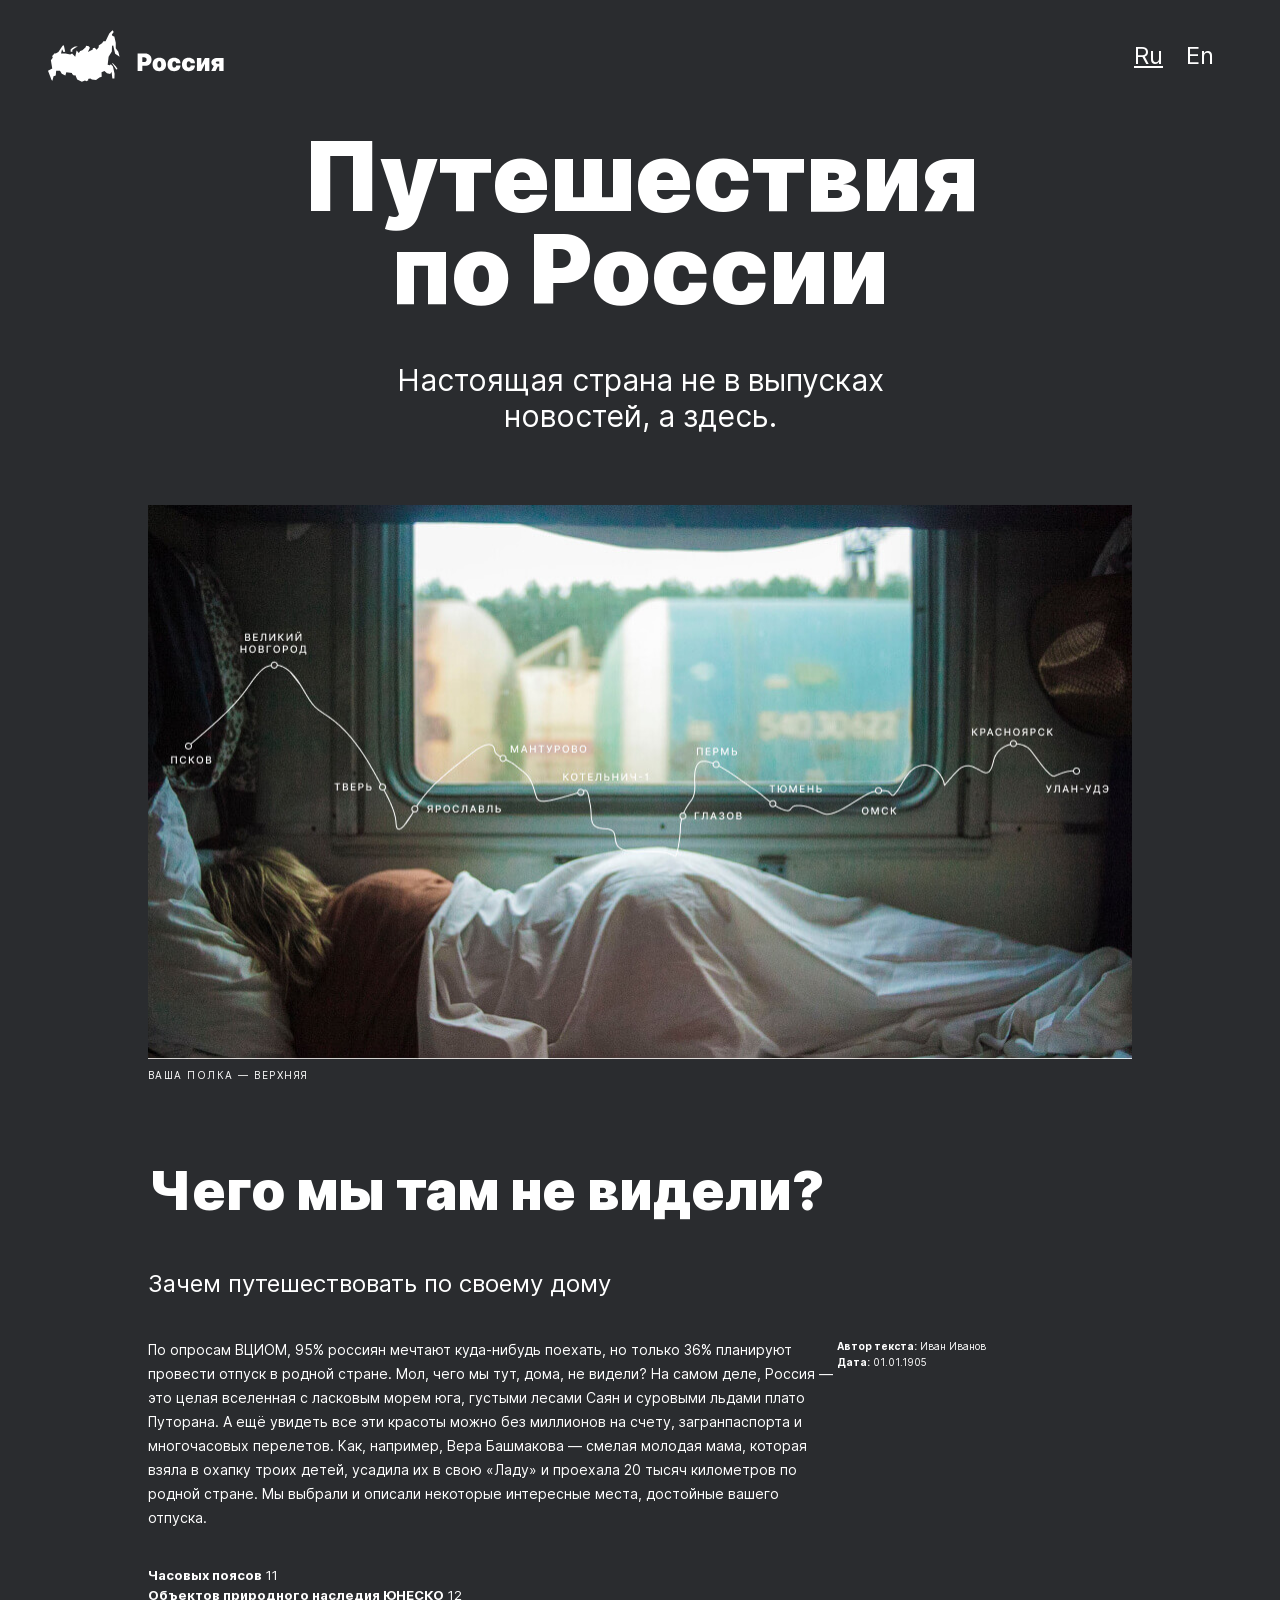
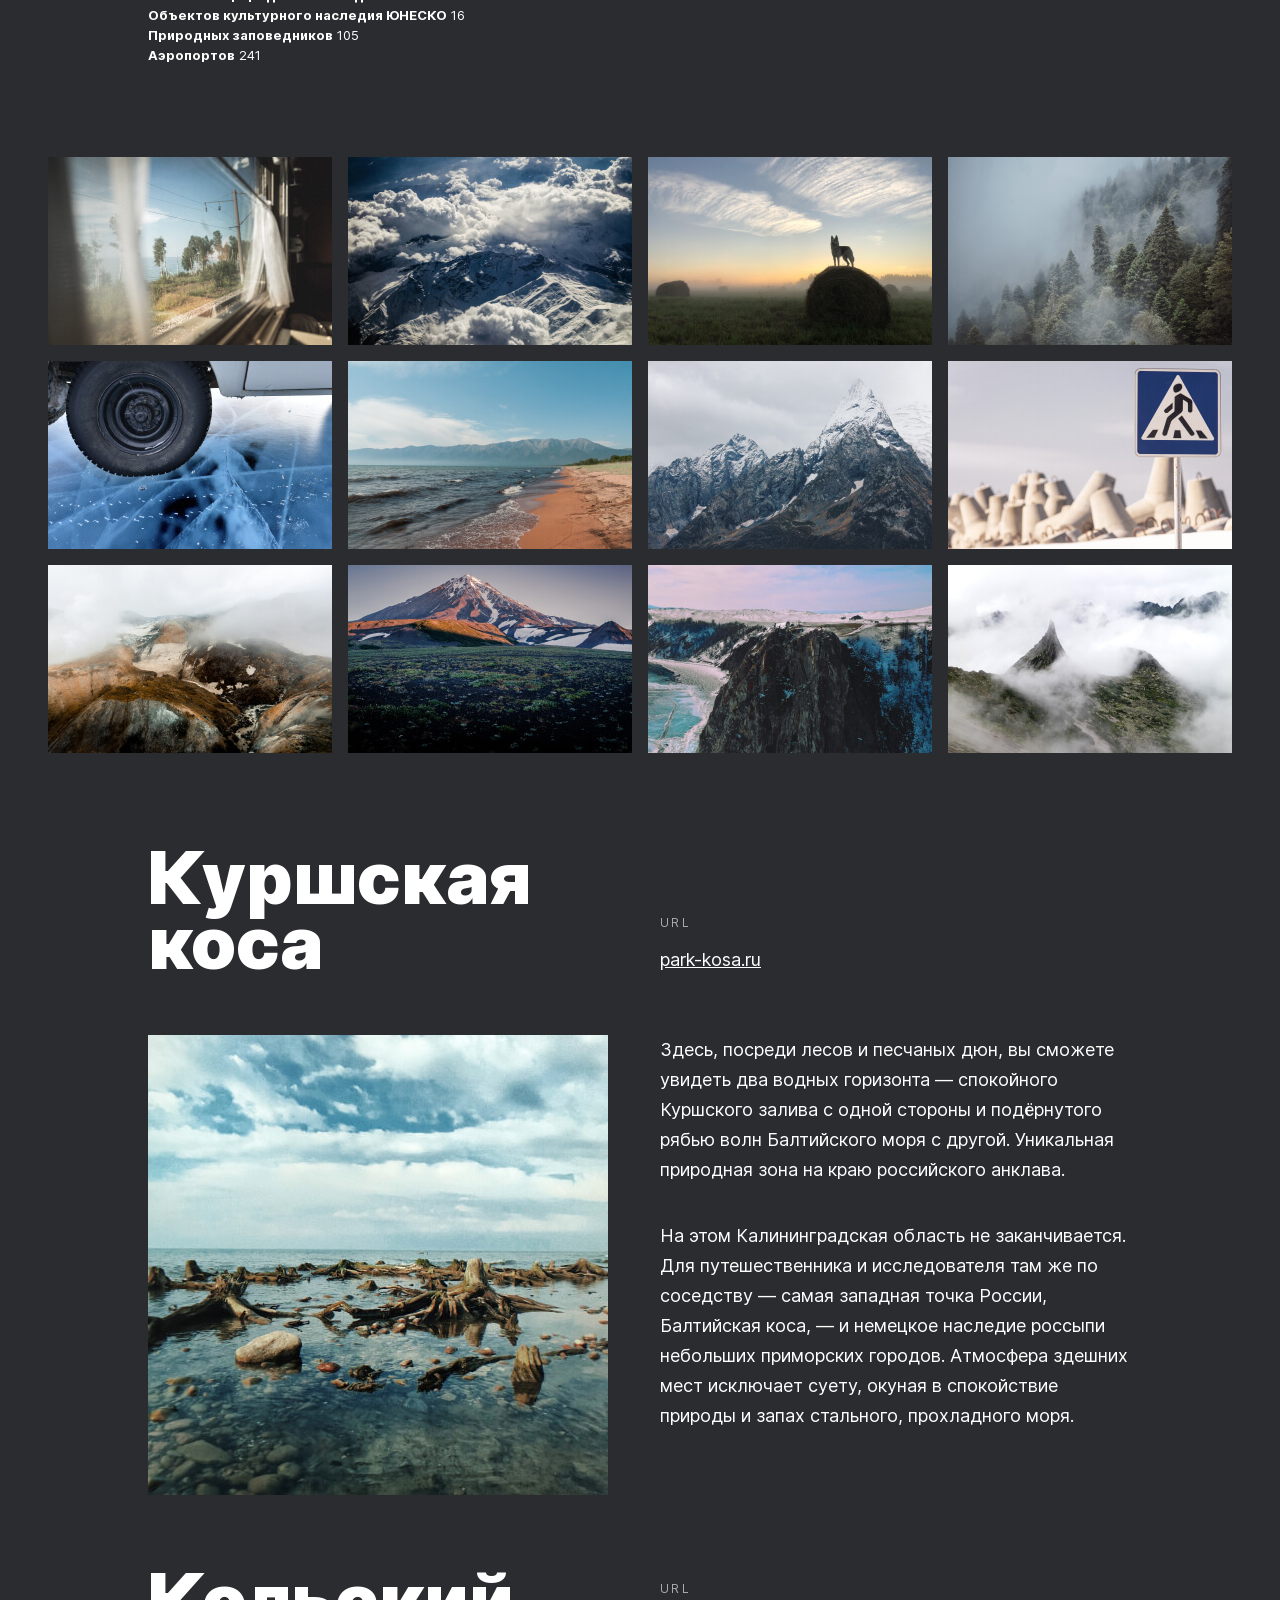
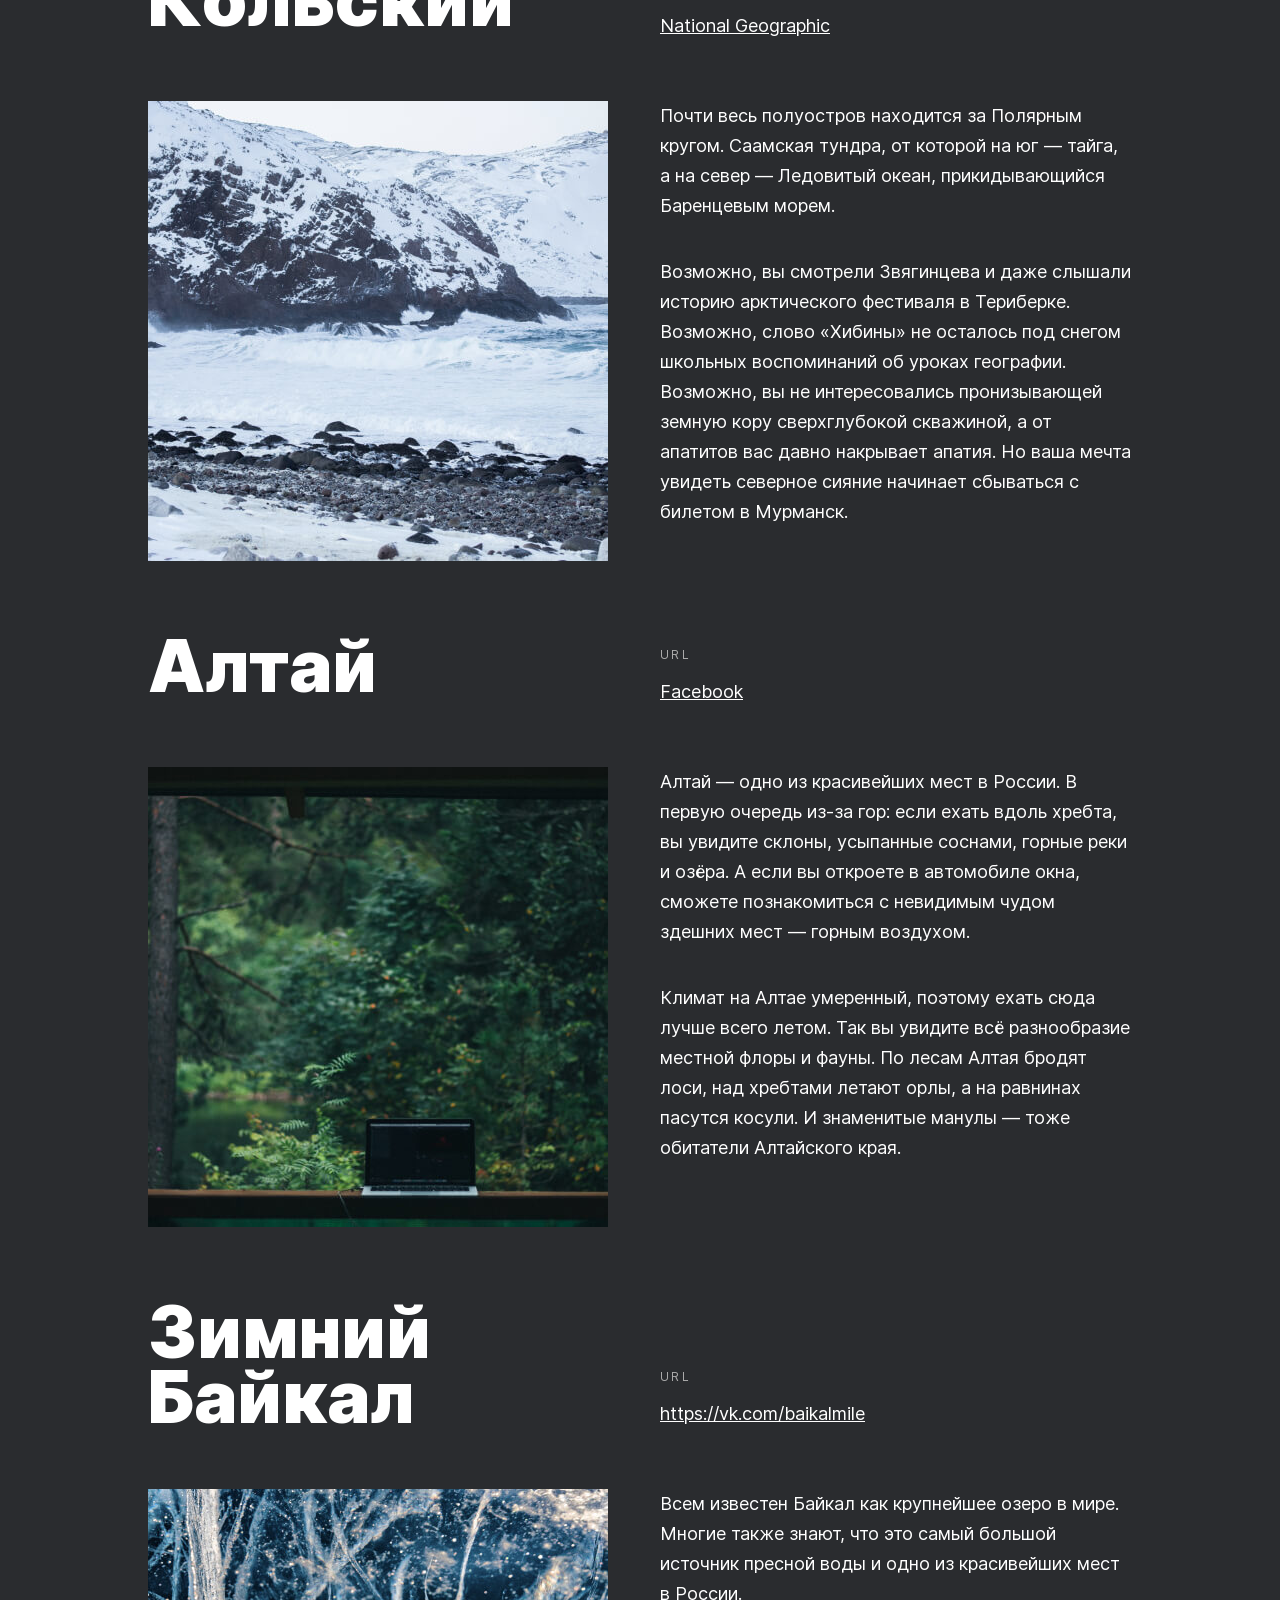
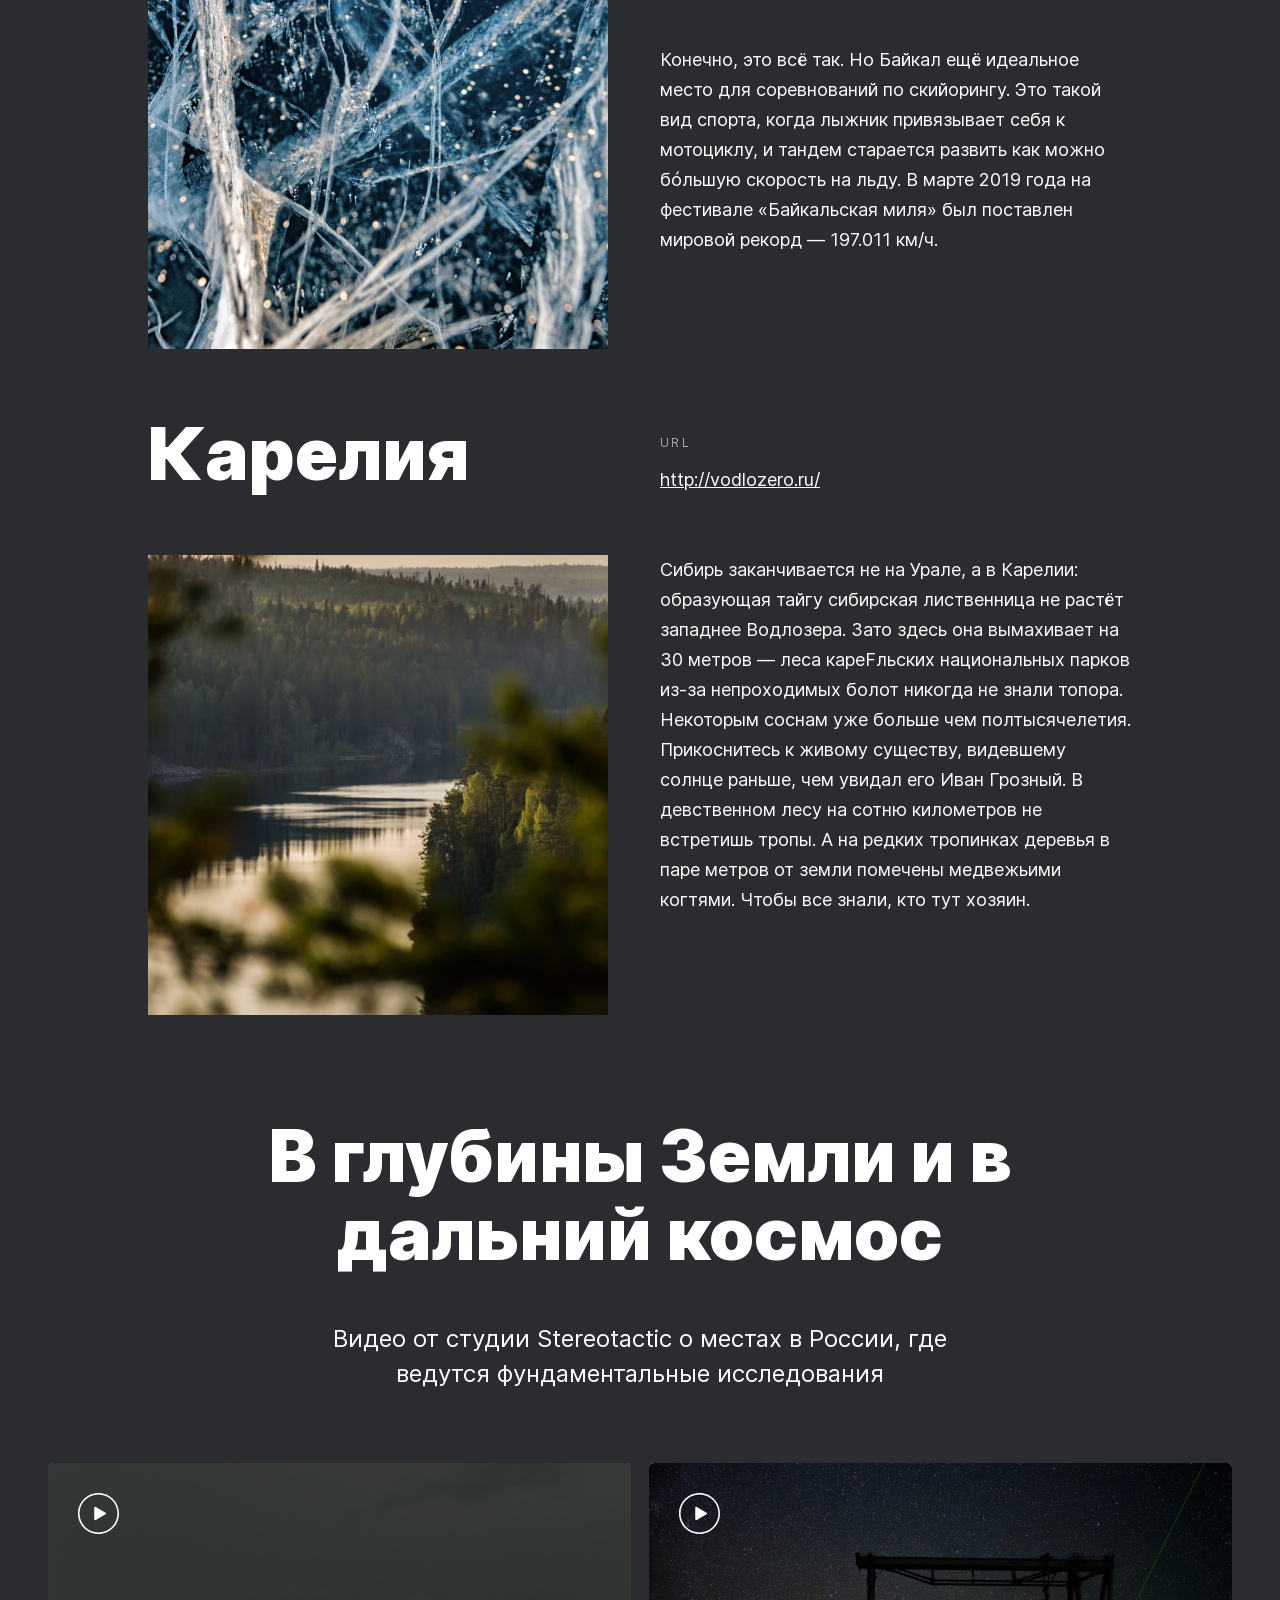
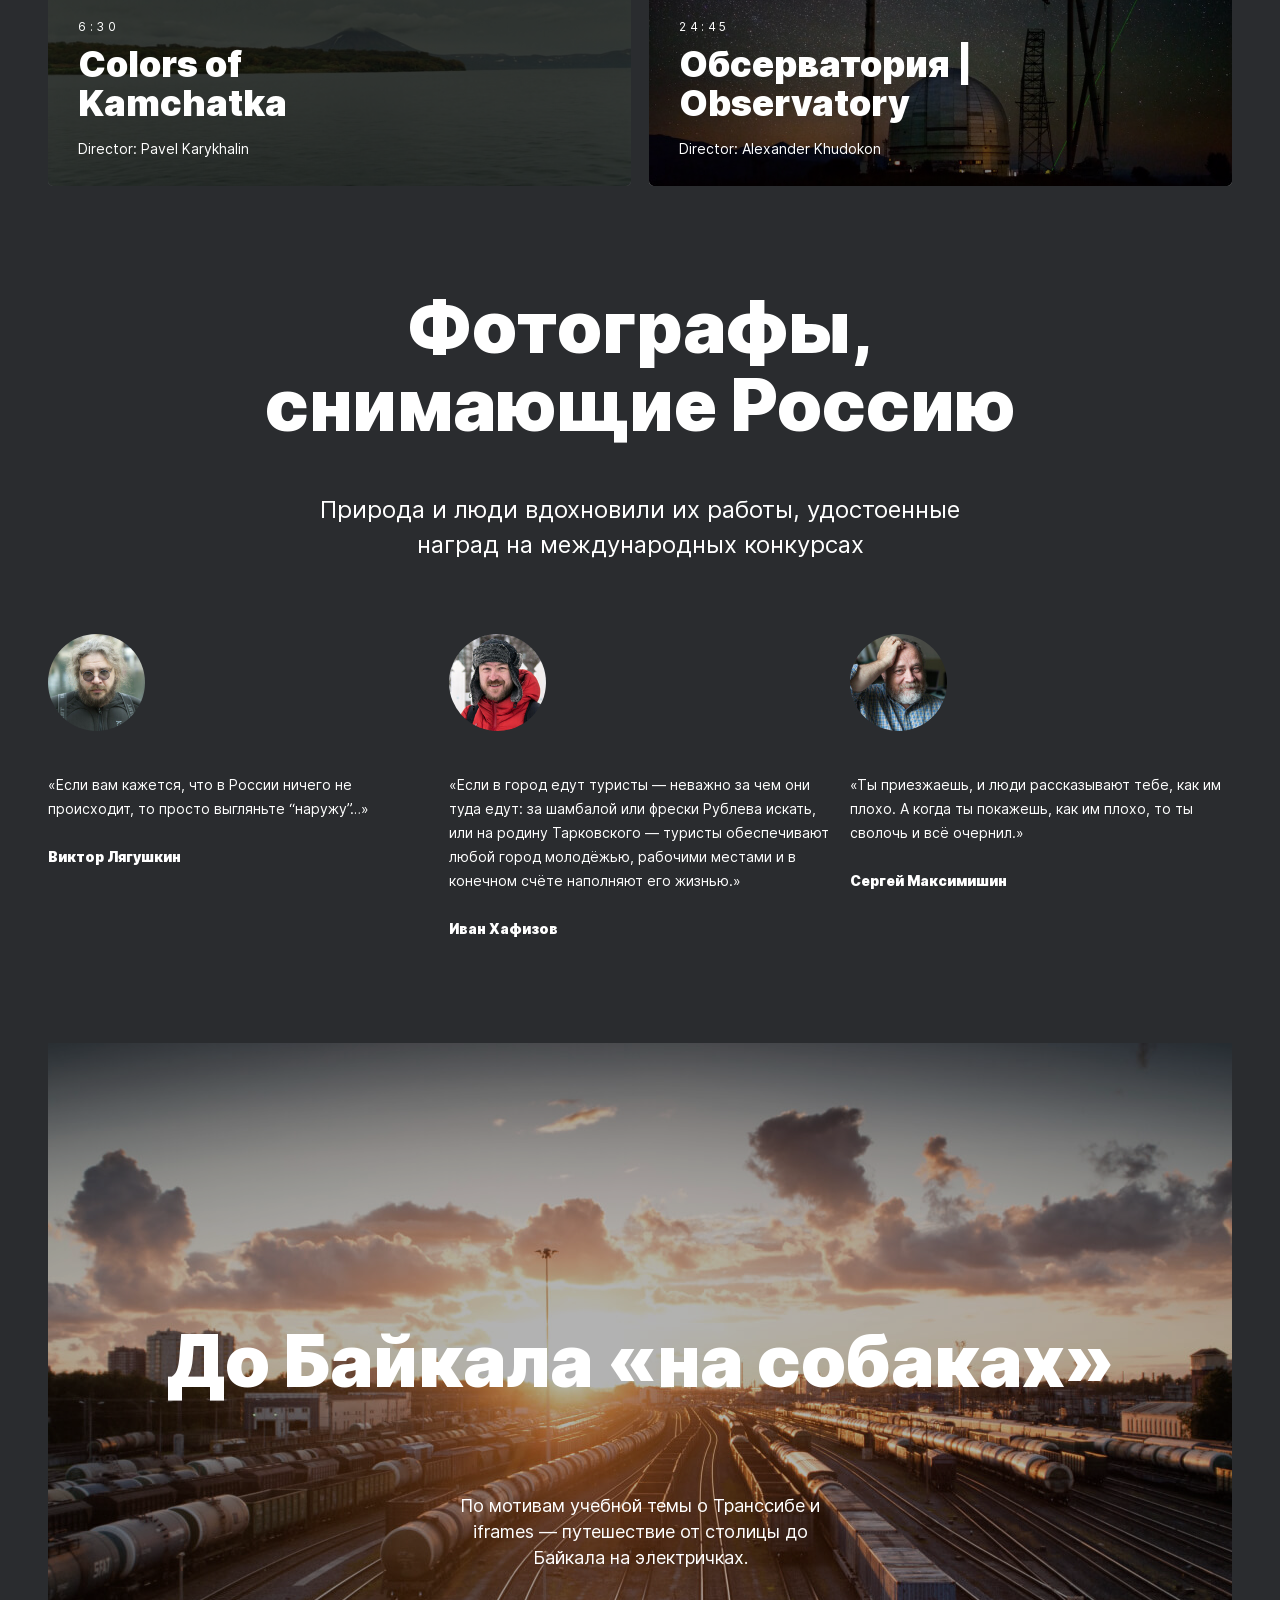
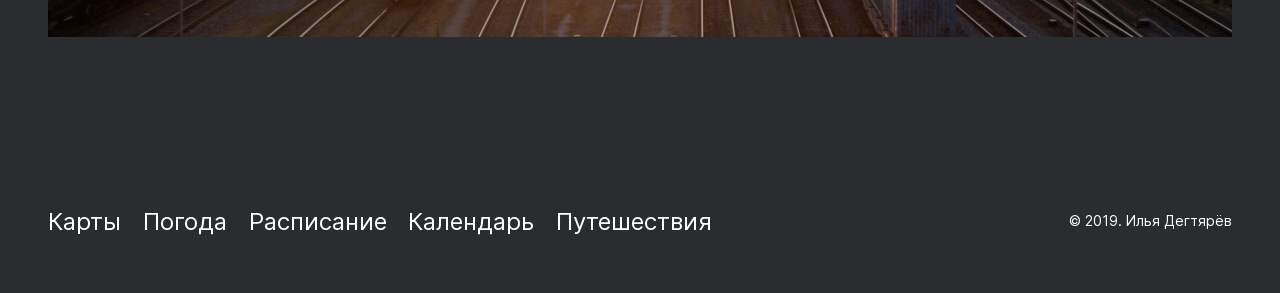
==== index.html @ 80deb0bd "create" ====
<!DOCTYPE html>
<html lang="ru">
    <head>
        <meta charset="utf-8" />
        <meta http-equiv="X-UA-Compatible" content="IE=edge" />
        <title>Путешествия по России</title>
        <meta name="viewport" content="width=device-width, initial-scale=1" />
        <link rel="stylesheet" href="./vendor/normilize.css" />
        <link rel="stylesheet" href="./pages/index.css" />
    </head>

    <body>
        <div class="page">
            <header class="header">
                <img
                    src="./blocks/header/__logo/logo.svg"
                    alt="Россия"
                    class="header__logo"
                />
                <div class="header__lang">
                    <a
                        href="#"
                        class="header__lang-link header__lang-link_active"
                        >Ru</a
                    >
                    <a href="#" class="header__lang-link">En</a>
                </div>
            </header>

            <section class="lead">
                <h1 class="lead__title">
                    Путешествия по России
                </h1>
                <p class="lead__subtitle">
                    Настоящая страна не в выпусках новостей, а здесь.
                </p>
                <img
                    src="./images/__image.jpg"
                    alt="Поезд"
                    class="lead__image"
                />
                <p class="lead__caption">Ваша полка — верхняя</p>
            </section>

            <section class="intro">
                <h2 class="intro__title">
                    Чего мы там не видели?
                </h2>
                <p class="intro__subtitle">
                    Зачем путешествовать по своему дому
                </p>
                <div class="intro__content-row">
                    <p class="intro__content-row-text">
                        По опросам ВЦИОМ, 95% россиян мечтают куда-нибудь
                        поехать, но только 36% планируют провести отпуск в
                        родной стране. Мол, чего мы тут, дома, не видели? На
                        самом деле, Россия — это целая вселенная с ласковым
                        морем юга, густыми лесами Саян и суровыми льдами плато
                        Путорана. А ещё увидеть все эти красоты можно без
                        миллионов на счету, загранпаспорта и многочасовых
                        перелетов. Как, например, Вера Башмакова — смелая
                        молодая мама, которая взяла в охапку троих детей,
                        усадила их в свою «Ладу» и проехала 20 тысяч километров
                        по родной стране. Мы выбрали и описали некоторые
                        интересные места, достойные вашего отпуска.
                    </p>
                    <div class="intro__content-row-text">
                        <p class="intro__author">
                            <b>Автор текста:</b> Иван Иванов
                        </p>
                        <p class="intro__date"><b>Дата:</b> 01.01.1905</p>
                    </div>
                </div>
                <ul class="intro__text">
                    <li><b>Часовых поясов</b> 11</li>
                    <li><b>Объектов природного наследия ЮНЕСКО</b> 12</li>
                    <li><b>Объектов культурного наследия ЮНЕСКО</b> 16</li>
                    <li><b>Природных заповедников</b> 105</li>
                    <li><b>Аэропортов</b> 241</li>
                </ul>
            </section>

            <section class="photo-grid">
                <img
                    src="./images/__item-11.jpg"
                    alt="Фотография"
                    class="photo-grid__item"
                />
                <img
                    src="./images/__item-10.jpg"
                    alt="Фотография"
                    class="photo-grid__item"
                />
                <img
                    src="./images/__item-9.jpg"
                    alt="Фотография"
                    class="photo-grid__item"
                />
                <img
                    src="./images/__item-8.jpg"
                    alt="Фотография"
                    class="photo-grid__item"
                />
                <img
                    src="./images/__item-7.jpg"
                    alt="Фотография"
                    class="photo-grid__item"
                />
                <img
                    src="./images/__item-6.jpg"
                    alt="Фотография"
                    class="photo-grid__item"
                />
                <img
                    src="./images/__item-5.jpg"
                    alt="Фотография"
                    class="photo-grid__item"
                />
                <img
                    src="./images/__item-4.jpg"
                    alt="Фотография"
                    class="photo-grid__item"
                />
                <img
                    src="./images/__item-3.jpg"
                    alt="Фотография"
                    class="photo-grid__item"
                />
                <img
                    src="./images/__item-2.jpg"
                    alt="Фотография"
                    class="photo-grid__item"
                />
                <img
                    src="./images/__item-1.jpg"
                    alt="Фотография"
                    class="photo-grid__item"
                />
                <img
                    src="./images/__item.jpg"
                    alt="Фотография"
                    class="photo-grid__item"
                />
            </section>

            <section class="places">
                <article class="place">
                    <h2 class="place__title">Куршская коса</h2>
                    <div class="url">
                        <p class="url__heading">URL</p>
                        <a href="http://park-kosa.ru/" class="url__link"
                            >park-kosa.ru</a
                        >
                    </div>
                    <img
                        src="./images/kursh.jpg"
                        alt="Куршская коса"
                        class="place__image"
                    />
                    <div class="place__text">
                        <p class="place__paragraph">
                            Здесь, посреди лесов и песчаных дюн, вы сможете
                            увидеть два водных горизонта — спокойного Куршского
                            залива с одной стороны и подёрнутого рябью волн
                            Балтийского моря с другой. Уникальная природная зона
                            на краю российского анклава.
                        </p>
                        <p class="place__paragraph">
                            На этом Калининградская область не заканчивается.
                            Для путешественника и исследователя там же по
                            соседству — самая западная точка России, Балтийская
                            коса, — и немецкое наследие россыпи небольших
                            приморских городов. Атмосфера здешних мест исключает
                            суету, окуная в спокойствие природы и запах
                            стального, прохладного моря.
                        </p>
                    </div>
                </article>

                <article class="place">
                    <h2 class="place__title">Кольский</h2>
                    <div class="url">
                        <p class="url__heading">URL</p>
                        <a
                            href="https://yourshot.nationalgeographic.com/photos/?keywords=kolskiy"
                            class="url__link"
                            >National Geographic</a
                        >
                    </div>
                    <img
                        src="./images/Kolskiy.jpg"
                        alt="Кольский"
                        class="place__image"
                    />
                    <div class="place__text">
                        <p class="place__paragraph">
                            Почти весь полуостров находится за Полярным кругом.
                            Саамская тундра, от которой на юг — тайга, а на
                            север — Ледовитый океан, прикидывающийся Баренцевым
                            морем.
                        </p>
                        <p class="place__paragraph">
                            Возможно, вы смотрели Звягинцева и даже слышали
                            историю арктического фестиваля в Териберке.
                            Возможно, слово «Хибины» не осталось под снегом
                            школьных воспоминаний об уроках географии. Возможно,
                            вы не интересовались пронизывающей земную кору
                            сверхглубокой скважиной, а от апатитов вас давно
                            накрывает апатия. Но ваша мечта увидеть северное
                            сияние начинает сбываться с билетом в Мурманск.
                        </p>
                    </div>
                </article>

                <article class="place">
                    <h2 class="place__title">Алтай</h2>
                    <div class="url">
                        <p class="url__heading">URL</p>
                        <a
                            href="https://www.facebook.com/vera.bashmakova/posts/10156011613718822"
                            class="url__link"
                            >Facebook</a
                        >
                    </div>
                    <img
                        src="./images/altaj.jpg"
                        alt="Алтай"
                        class="place__image"
                    />
                    <div class="place__text">
                        <p class="place__paragraph">
                            Алтай — одно из красивейших мест в России. В первую
                            очередь из-за гор: если ехать вдоль хребта, вы
                            увидите склоны, усыпанные соснами, горные реки и
                            озёра. А если вы откроете в автомобиле окна, сможете
                            познакомиться с невидимым чудом здешних мест —
                            горным воздухом.
                        </p>
                        <p class="place__paragraph">
                            Климат на Алтае умеренный, поэтому ехать сюда лучше
                            всего летом. Так вы увидите всё разнообразие местной
                            флоры и фауны. По лесам Алтая бродят лоси, над
                            хребтами летают орлы, а на равнинах пасутся косули.
                            И знаменитые манулы — тоже обитатели Алтайского
                            края.
                        </p>
                    </div>
                </article>

                <article class="place">
                    <h2 class="place__title">Зимний Байкал</h2>
                    <div class="url">
                        <p class="url__heading">URL</p>
                        <a href="https://vk.com/baikalmile" class="url__link"
                            >https://vk.com/baikalmile</a
                        >
                    </div>
                    <img
                        src="./images/bajkal.jpg"
                        alt="Зимний Байкал"
                        class="place__image"
                    />
                    <div class="place__text">
                        <p class="place__paragraph">
                            Всем известен Байкал как крупнейшее озеро в мире.
                            Многие также знают, что это самый большой источник
                            пресной воды и одно из красивейших мест в России.
                        </p>
                        <p class="place__paragraph">
                            Конечно, это всё так. Но Байкал ещё идеальное место
                            для соревнований по скийорингу. Это такой вид
                            спорта, когда лыжник привязывает себя к мотоциклу, и
                            тандем старается развить как можно бóльшую скорость
                            на льду. В марте 2019 года на фестивале «Байкальская
                            миля» был поставлен мировой рекорд — 197.011 км/ч.
                        </p>
                    </div>
                </article>

                <article class="place">
                    <h2 class="place__title">Карелия</h2>
                    <div class="url">
                        <p class="url__heading">URL</p>
                        <a href="http://vodlozero.ru/" class="url__link"
                            >http://vodlozero.ru/</a
                        >
                    </div>
                    <img
                        src="./images/karelija.jpg"
                        alt="Карелия"
                        class="place__image"
                    />
                    <div class="place__text">
                        <p class="place__paragraph">
                            Сибирь заканчивается не на Урале, а в Карелии:
                            образующая тайгу сибирская лиственница не растёт
                            западнее Водлозера. Зато здесь она вымахивает на 30
                            метров — леса кареFльских национальных парков из-за
                            непроходимых болот никогда не знали топора.
                            Некоторым соснам уже больше чем полтысячелетия.
                            Прикоснитесь к живому существу, видевшему солнце
                            раньше, чем увидал его Иван Грозный. В девственном
                            лесу на сотню километров не встретишь тропы. А на
                            редких тропинках деревья в паре метров от земли
                            помечены медвежьими когтями. Чтобы все знали, кто
                            тут хозяин.
                        </p>
                    </div>
                </article>
            </section>

            <section class="video">
                <h2 class="content-title">
                    В глубины Земли и в дальний космос
                </h2>
                <p class="content-subtitle">
                    Видео от студии Stereotactic о местах в России, где ведутся
                    фундаментальные исследования
                </p>
                <div class="video__container">
                    <a
                        href="https://vimeo.com/81106671"
                        class="video__link"
                        target="_blank"
                    >
                        <div class="video__item video__item_first">
                            <div
                                class="video__icon video__icon_type_play"
                            ></div>
                            <p class="video__duration">6:30</p>
                            <h3 class="video__title">Colors of Kamchatka</h3>
                            <p class="video__subtitle">
                                Director: Pavel Karykhalin
                            </p>
                        </div>
                    </a>
                    <a
                        href="https://vimeo.com/290675450"
                        class="video__link"
                        target="_blank"
                    >
                        <div class="video__item video__item_second">
                            <div
                                class="video__icon video__icon_type_play"
                            ></div>
                            <p class="video__duration">24:45</p>
                            <p class="video__title">
                                Обсерватория | Observatory
                            </p>
                            <p class="video__subtitle">
                                Director: Alexander Khudokon
                            </p>
                        </div>
                    </a>
                </div>
            </section>

            <section class="comments">
                <h2 class="content-title">
                    Фотографы, снимающие Россию
                </h2>
                <p class="content-subtitle">
                    Природа и люди вдохновили их работы, удостоенные наград на
                    международных конкурсах
                </p>
                <div class="comments__container">
                    <article class="comment">
                        <img
                            class="comment__image"
                            src="./images/lyagushkin.jpg"
                            alt="Виктор Лягушкин"
                        />
                        <p class="comment__quote">
                            «Если вам кажется, что в России ничего не
                            происходит, то просто выгляньте “наружу”…»
                        </p>
                        <p class="comment__author">Виктор Лягушкин</p>
                    </article>

                    <article class="comment">
                        <img
                            class="comment__image"
                            src="./images/hafizov.jpg"
                            alt="Иван Хафизов"
                        />
                        <p class="comment__quote">
                            «Если в город едут туристы — неважно за чем они туда
                            едут: за шамбалой или фрески Рублева искать, или на
                            родину Тарковского — туристы обеспечивают любой
                            город молодёжью, рабочими местами и в конечном счёте
                            наполняют его жизнью.»
                        </p>
                        <p class="comment__author">Иван Хафизов</p>
                    </article>

                    <article class="comment">
                        <img
                            class="comment__image"
                            src="./images/maksimshin.jpg"
                            alt="Сергей Максимишин"
                        />
                        <p class="comment__quote">
                            «Ты приезжаешь, и люди рассказывают тебе, как им
                            плохо. А когда ты покажешь, как им плохо, то ты
                            сволочь и всё очернил.»
                        </p>
                        <p class="comment__author">Сергей Максимишин</p>
                    </article>
                </div>
            </section>

            <a
                class="cover"
                href="https://stampsy.com/na-elektrichkakh-do-baikala"
            >
                <h2 class="cover__title">До Байкала «на собаках»</h2>
                <p class="cover__subtitle">
                    По мотивам учебной темы о Транссибе и iframes — путешествие
                    от столицы до Байкала на электричках.
                </p>
            </a>

            <footer class="footer">
                <nav class="footer__nav">
                    <a href="https://yandex.ru/maps/" class="footer__link"
                        >Карты</a
                    >
                    <a href="https://yandex.ru/pogoda/" class="footer__link"
                        >Погода</a
                    >
                    <a href="https://rasp.yandex.ru/" class="footer__link"
                        >Расписание</a
                    >
                    <a href="https://calendar.yandex.ru/" class="footer__link"
                        >Календарь</a
                    >
                    <a href="https://travel.yandex.ru" class="footer__link"
                        >Путешествия</a
                    >
                </nav>
                <p class="footer__copyright">&#169; 2019. Илья Дегтярёв</p>
            </footer>
        </div>
    </body>
</html>
---- vendor/normilize.css ----
/*! normalize.css v8.0.1 | MIT License | github.com/necolas/normalize.css */

/* Document
   ========================================================================== */

/**
 * 1. Correct the line height in all browsers.
 * 2. Prevent adjustments of font size after orientation changes in iOS.
 */

 html {
    line-height: 1.15; /* 1 */
    -webkit-text-size-adjust: 100%; /* 2 */
  }
  
  /* Sections
     ========================================================================== */
  
  /**
   * Remove the margin in all browsers.
   */
  
  body {
    margin: 0;
  }
  
  /**
   * Render the `main` element consistently in IE.
   */
  
  main {
    display: block;
  }
  
  /**
   * Correct the font size and margin on `h1` elements within `section` and
   * `article` contexts in Chrome, Firefox, and Safari.
   */
  
  h1 {
    font-size: 2em;
    margin: 0.67em 0;
  }
  
  /* Grouping content
     ========================================================================== */
  
  /**
   * 1. Add the correct box sizing in Firefox.
   * 2. Show the overflow in Edge and IE.
   */
  
  hr {
    box-sizing: content-box; /* 1 */
    height: 0; /* 1 */
    overflow: visible; /* 2 */
  }
  
  /**
   * 1. Correct the inheritance and scaling of font size in all browsers.
   * 2. Correct the odd `em` font sizing in all browsers.
   */
  
  pre {
    font-family: monospace, monospace; /* 1 */
    font-size: 1em; /* 2 */
  }
  
  /* Text-level semantics
     ========================================================================== */
  
  /**
   * Remove the gray background on active links in IE 10.
   */
  
  a {
    background-color: transparent;
  }
  
  /**
   * 1. Remove the bottom border in Chrome 57-
   * 2. Add the correct text decoration in Chrome, Edge, IE, Opera, and Safari.
   */
  
  abbr[title] {
    border-bottom: none; /* 1 */
    text-decoration: underline; /* 2 */
    text-decoration: underline dotted; /* 2 */
  }
  
  /**
   * Add the correct font weight in Chrome, Edge, and Safari.
   */
  
  b,
  strong {
    font-weight: bolder;
  }
  
  /**
   * 1. Correct the inheritance and scaling of font size in all browsers.
   * 2. Correct the odd `em` font sizing in all browsers.
   */
  
  code,
  kbd,
  samp {
    font-family: monospace, monospace; /* 1 */
    font-size: 1em; /* 2 */
  }
  
  /**
   * Add the correct font size in all browsers.
   */
  
  small {
    font-size: 80%;
  }
  
  /**
   * Prevent `sub` and `sup` elements from affecting the line height in
   * all browsers.
   */
  
  sub,
  sup {
    font-size: 75%;
    line-height: 0;
    position: relative;
    vertical-align: baseline;
  }
  
  sub {
    bottom: -0.25em;
  }
  
  sup {
    top: -0.5em;
  }
  
  /* Embedded content
     ========================================================================== */
  
  /**
   * Remove the border on images inside links in IE 10.
   */
  
  img {
    border-style: none;
  }
  
  /* Forms
     ========================================================================== */
  
  /**
   * 1. Change the font styles in all browsers.
   * 2. Remove the margin in Firefox and Safari.
   */
  
  button,
  input,
  optgroup,
  select,
  textarea {
    font-family: inherit; /* 1 */
    font-size: 100%; /* 1 */
    line-height: 1.15; /* 1 */
    margin: 0; /* 2 */
  }
  
  /**
   * Show the overflow in IE.
   * 1. Show the overflow in Edge.
   */
  
  button,
  input { /* 1 */
    overflow: visible;
  }
  
  /**
   * Remove the inheritance of text transform in Edge, Firefox, and IE.
   * 1. Remove the inheritance of text transform in Firefox.
   */
  
  button,
  select { /* 1 */
    text-transform: none;
  }
  
  /**
   * Correct the inability to style clickable types in iOS and Safari.
   */
  
  button,
  [type="button"],
  [type="reset"],
  [type="submit"] {
    -webkit-appearance: button;
  }
  
  /**
   * Remove the inner border and padding in Firefox.
   */
  
  button::-moz-focus-inner,
  [type="button"]::-moz-focus-inner,
  [type="reset"]::-moz-focus-inner,
  [type="submit"]::-moz-focus-inner {
    border-style: none;
    padding: 0;
  }
  
  /**
   * Restore the focus styles unset by the previous rule.
   */
  
  button:-moz-focusring,
  [type="button"]:-moz-focusring,
  [type="reset"]:-moz-focusring,
  [type="submit"]:-moz-focusring {
    outline: 1px dotted ButtonText;
  }
  
  /**
   * Correct the padding in Firefox.
   */
  
  fieldset {
    padding: 0.35em 0.75em 0.625em;
  }
  
  /**
   * 1. Correct the text wrapping in Edge and IE.
   * 2. Correct the color inheritance from `fieldset` elements in IE.
   * 3. Remove the padding so developers are not caught out when they zero out
   *    `fieldset` elements in all browsers.
   */
  
  legend {
    box-sizing: border-box; /* 1 */
    color: inherit; /* 2 */
    display: table; /* 1 */
    max-width: 100%; /* 1 */
    padding: 0; /* 3 */
    white-space: normal; /* 1 */
  }
  
  /**
   * Add the correct vertical alignment in Chrome, Firefox, and Opera.
   */
  
  progress {
    vertical-align: baseline;
  }
  
  /**
   * Remove the default vertical scrollbar in IE 10+.
   */
  
  textarea {
    overflow: auto;
  }
  
  /**
   * 1. Add the correct box sizing in IE 10.
   * 2. Remove the padding in IE 10.
   */
  
  [type="checkbox"],
  [type="radio"] {
    box-sizing: border-box; /* 1 */
    padding: 0; /* 2 */
  }
  
  /**
   * Correct the cursor style of increment and decrement buttons in Chrome.
   */
  
  [type="number"]::-webkit-inner-spin-button,
  [type="number"]::-webkit-outer-spin-button {
    height: auto;
  }
  
  /**
   * 1. Correct the odd appearance in Chrome and Safari.
   * 2. Correct the outline style in Safari.
   */
  
  [type="search"] {
    -webkit-appearance: textfield; /* 1 */
    outline-offset: -2px; /* 2 */
  }
  
  /**
   * Remove the inner padding in Chrome and Safari on macOS.
   */
  
  [type="search"]::-webkit-search-decoration {
    -webkit-appearance: none;
  }
  
  /**
   * 1. Correct the inability to style clickable types in iOS and Safari.
   * 2. Change font properties to `inherit` in Safari.
   */
  
  ::-webkit-file-upload-button {
    -webkit-appearance: button; /* 1 */
    font: inherit; /* 2 */
  }
  
  /* Interactive
     ========================================================================== */
  
  /*
   * Add the correct display in Edge, IE 10+, and Firefox.
   */
  
  details {
    display: block;
  }
  
  /*
   * Add the correct display in all browsers.
   */
  
  summary {
    display: list-item;
  }
  
  /* Misc
     ========================================================================== */
  
  /**
   * Add the correct display in IE 10+.
   */
  
  template {
    display: none;
  }
  
  /**
   * Add the correct display in IE 10.
   */
  
  [hidden] {
    display: none;
  }
---- pages/index.css ----
@import url("../vendor/normilize.css");
@import url("../fonts/Inter/inter.css");
@import url("../blocks/header/header.css");
@import url("../blocks/lead/lead.css");
@import url("../blocks/intro/intro.css");
@import url("../blocks/photo-grid/photo-grid.css");
@import url("../blocks/places/places.css");
@import url("../blocks/place/place.css");
@import url("../blocks/url/url.css");
@import url("../blocks/content-title/content-title.css");
@import url("../blocks/content-subtitle/content-subtitle.css");
@import url("../blocks/video/video.css");
@import url("../blocks/additional/additional.css");
@import url("../blocks/comment/comment.css");
@import url("../blocks/comments/comments.css");
@import url("../blocks/cover/cover.css");
@import url("../blocks/emblem/emblem.css");
@import url("../blocks/barentsburg/barentsburg.css");
@import url("../blocks/footer/footer.css");

body {
    font-family: "Inter", Arial, sans-serif;
    background-color: #2a2c2f;
}

.page {
    max-width: 1184px;
    margin: 0 auto;
    font-family: "Inter", Arial, sans-serif;
    color: #ffffff;
    font-family: "Inter", Arial, sans-serif;
    background-color: #2a2c2f;
}
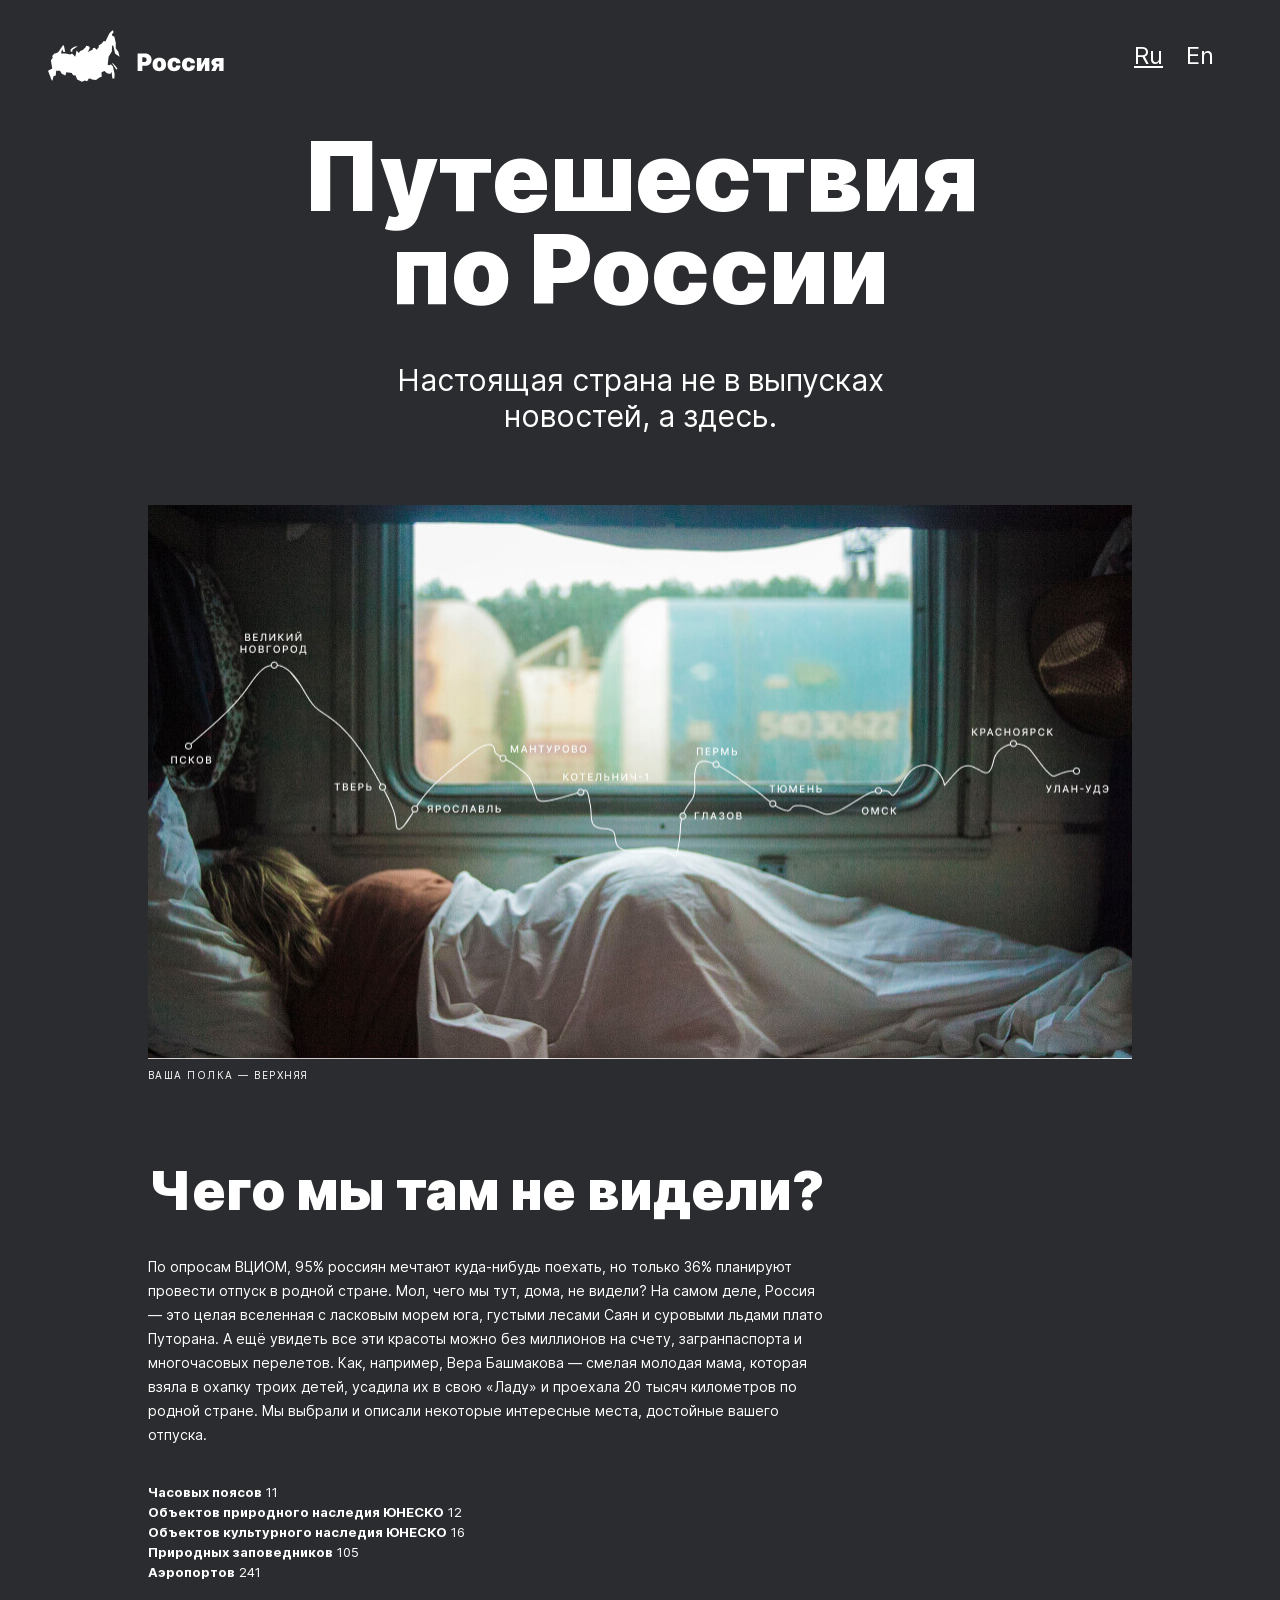
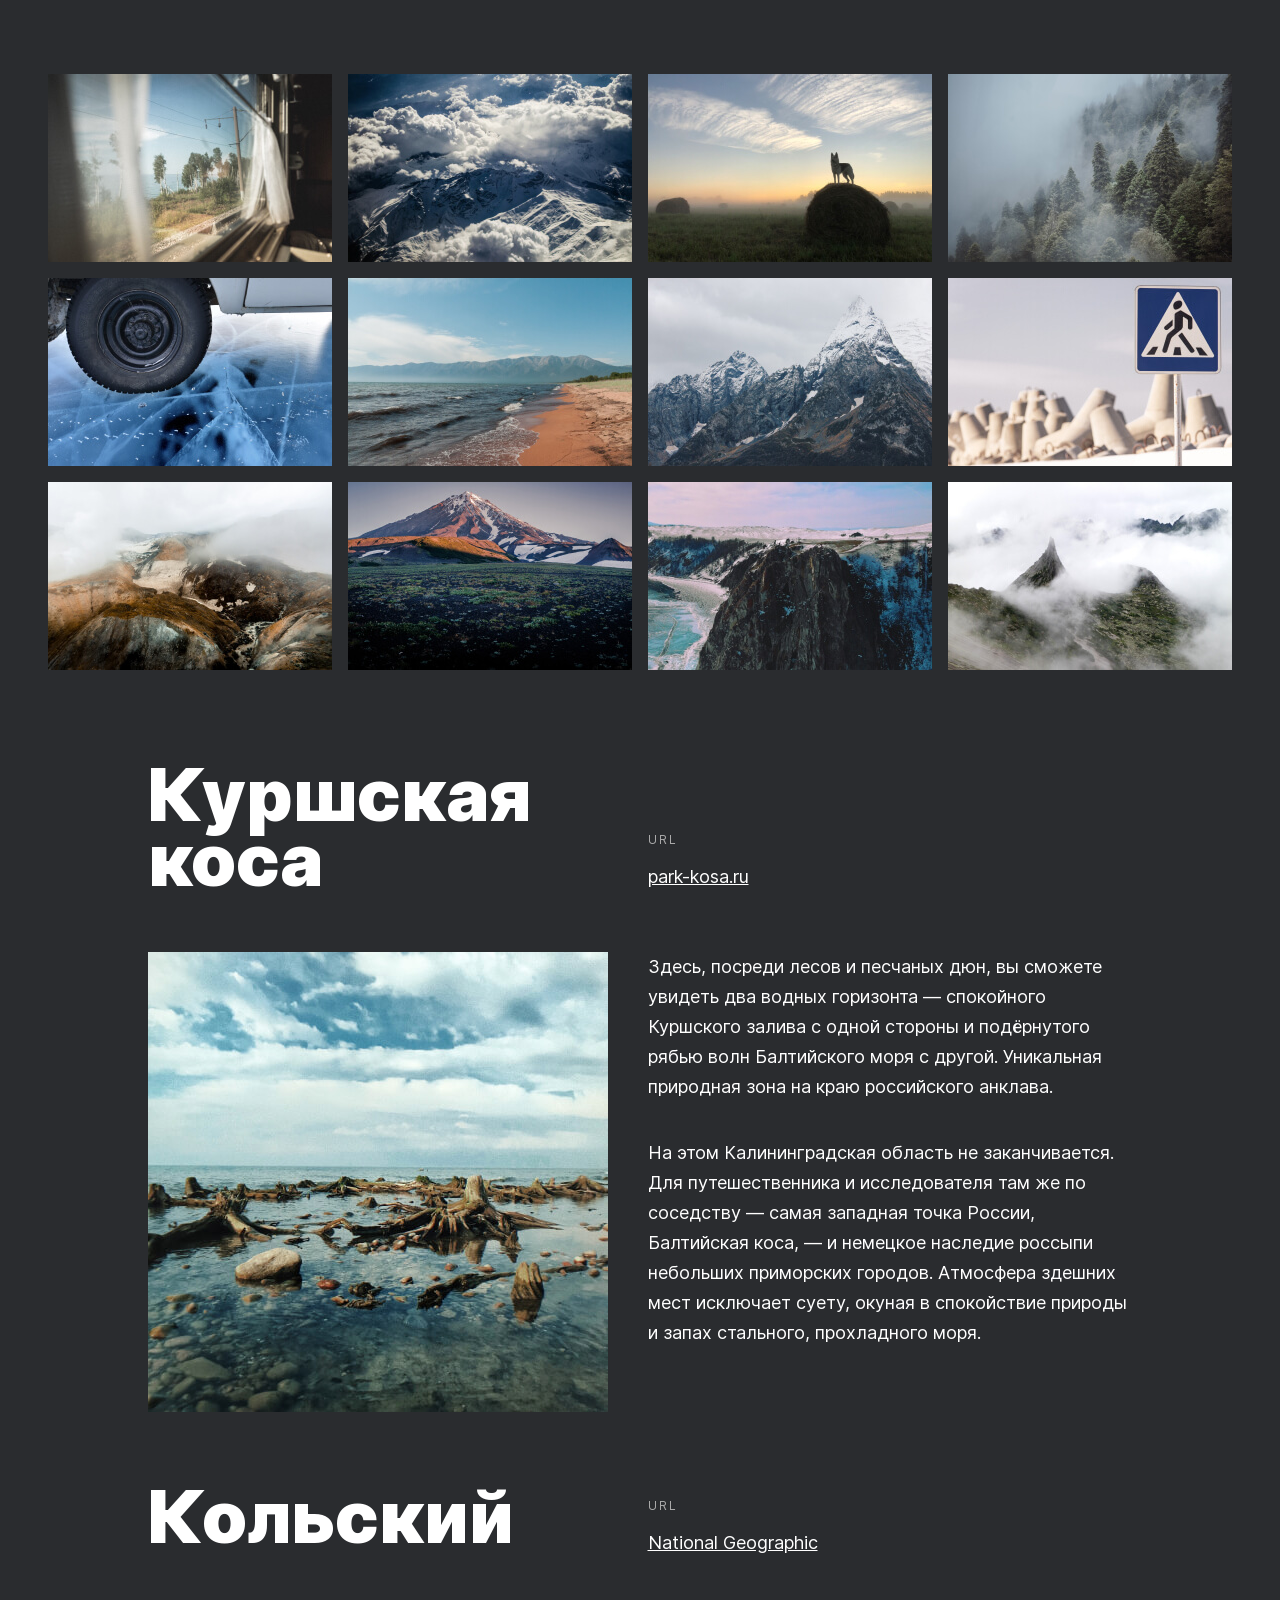
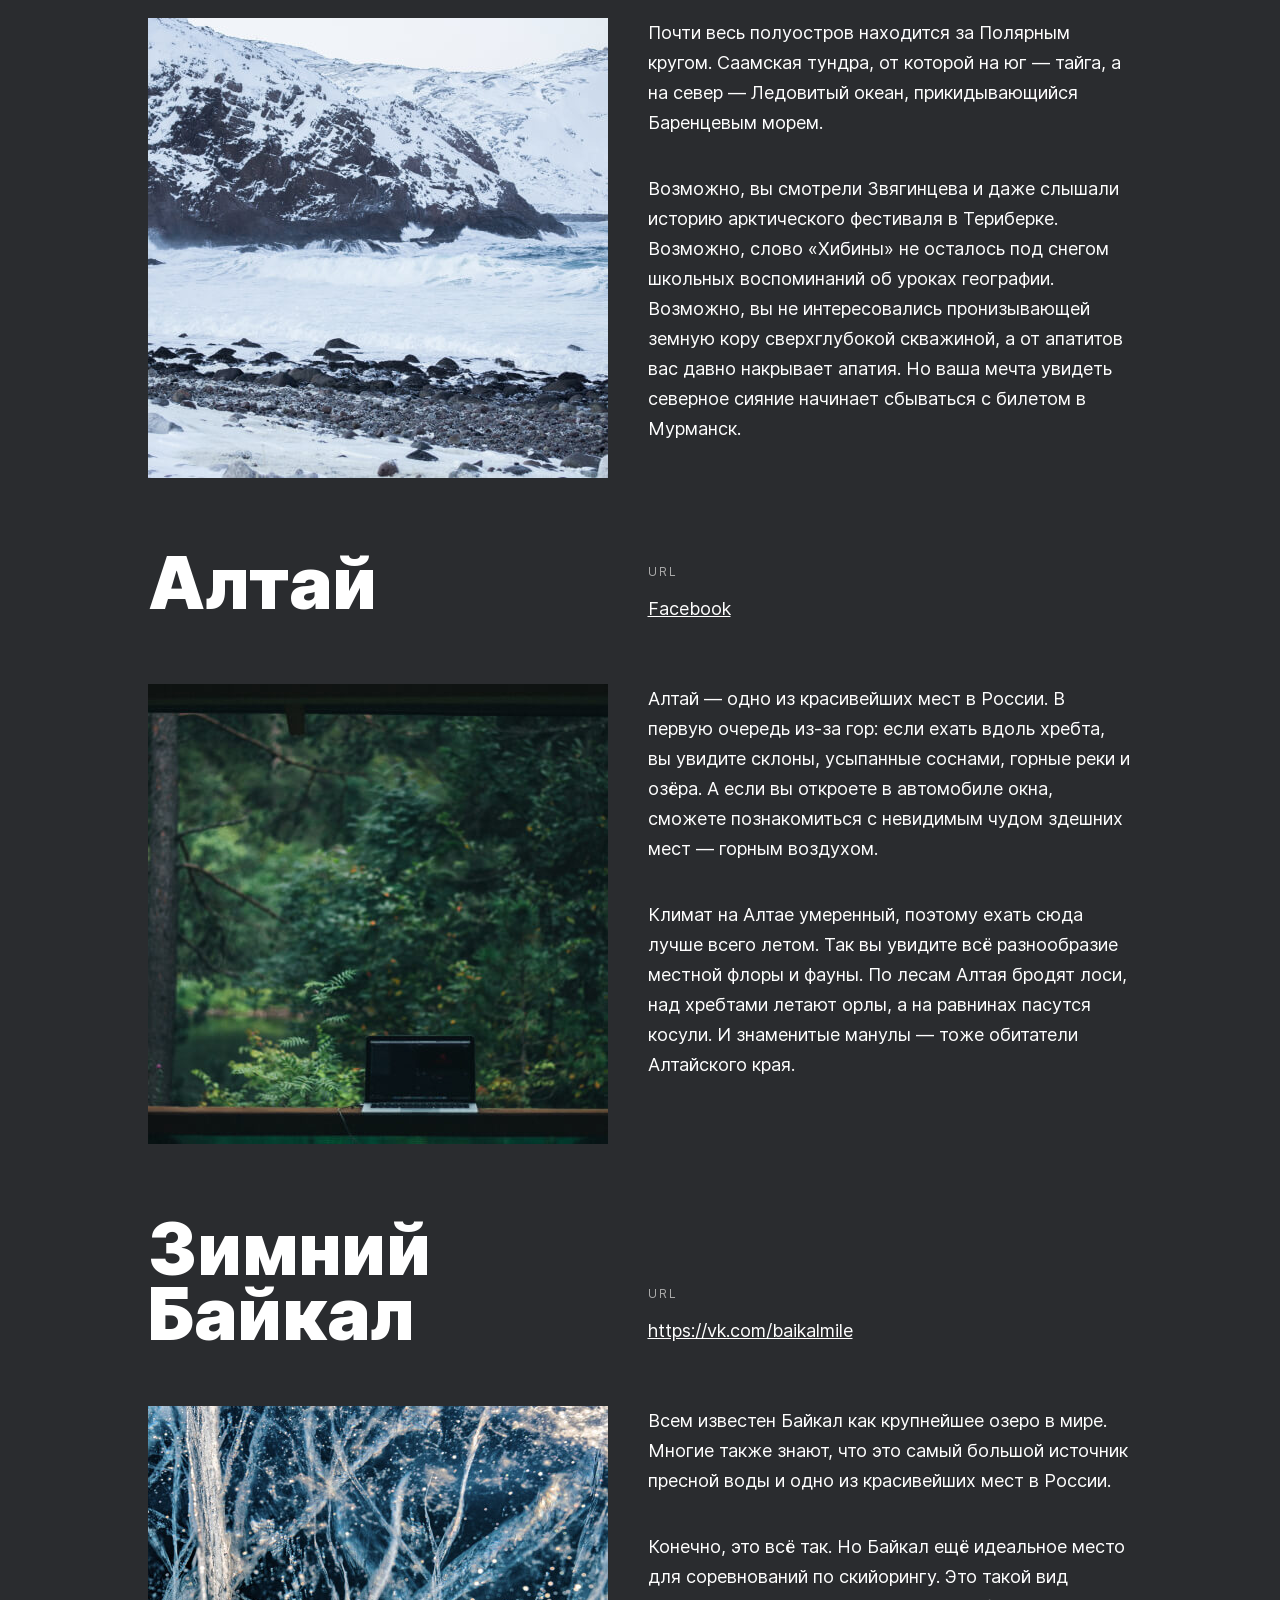
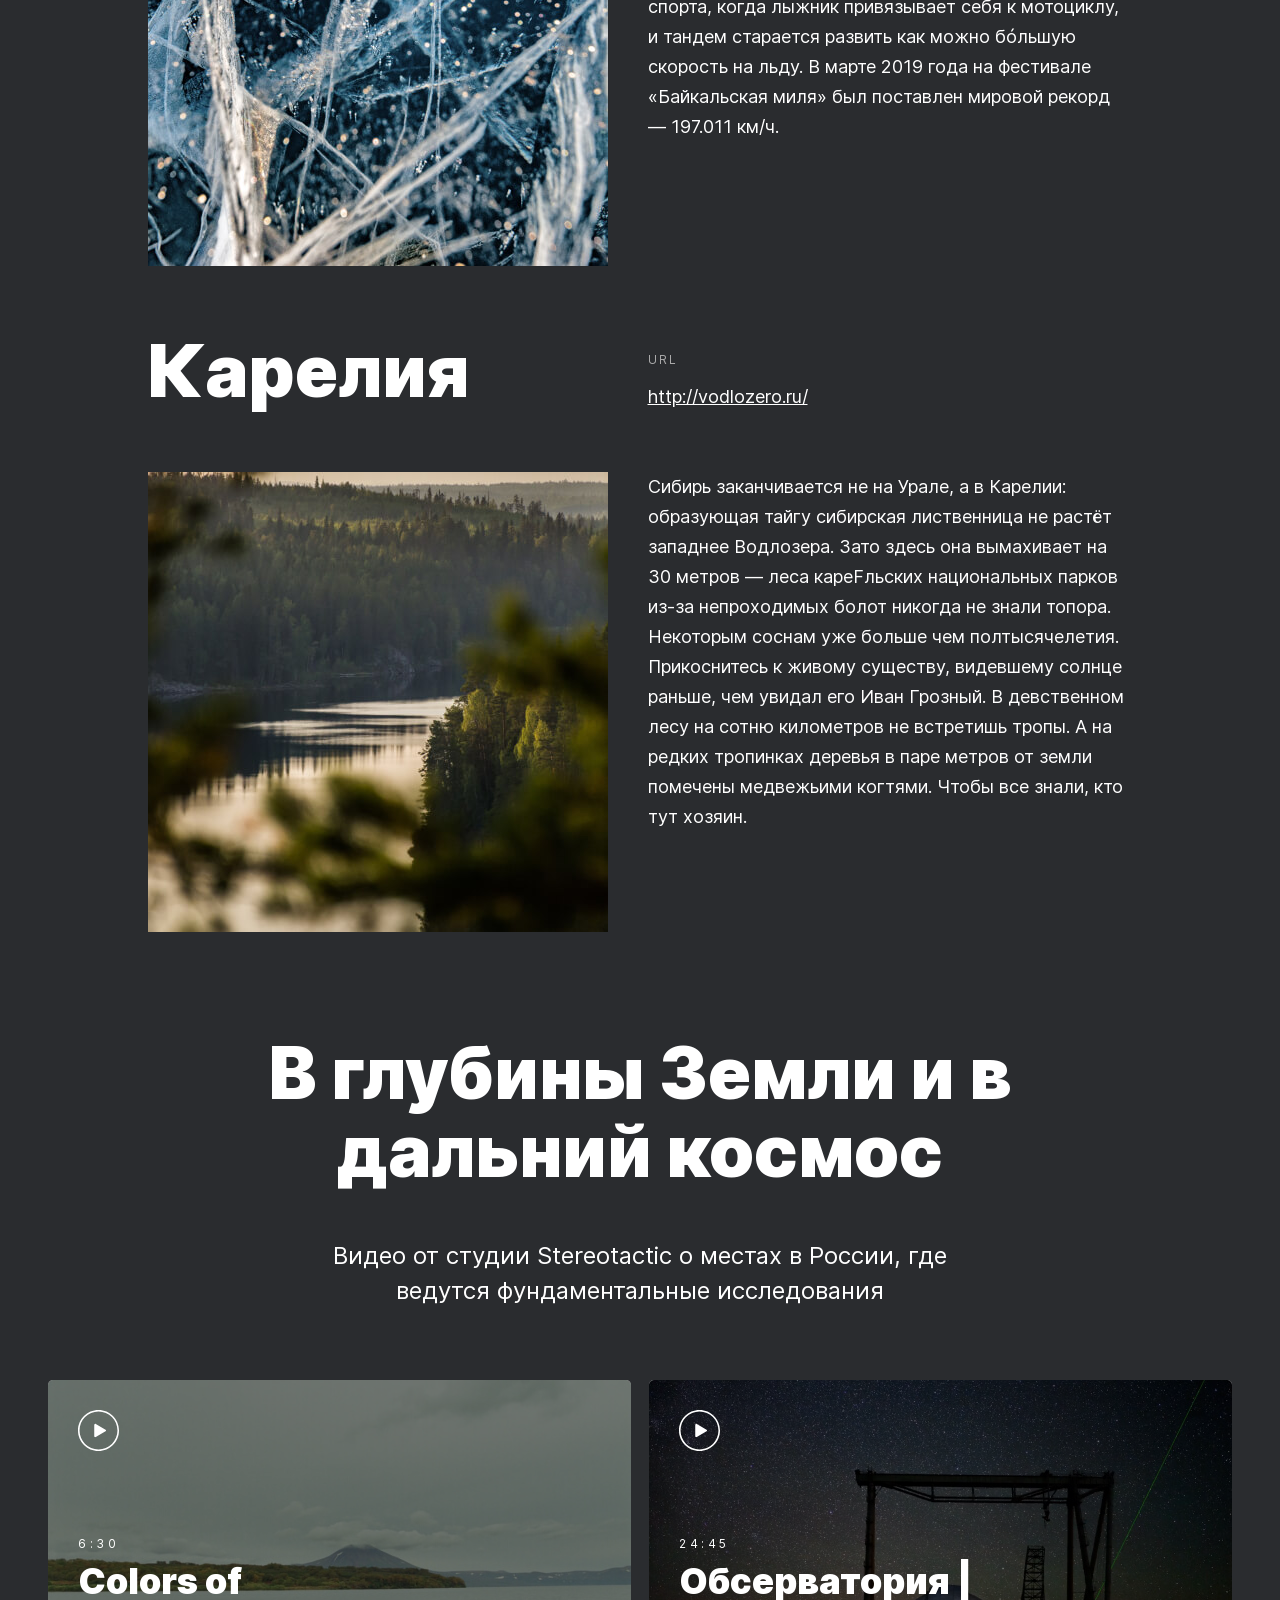
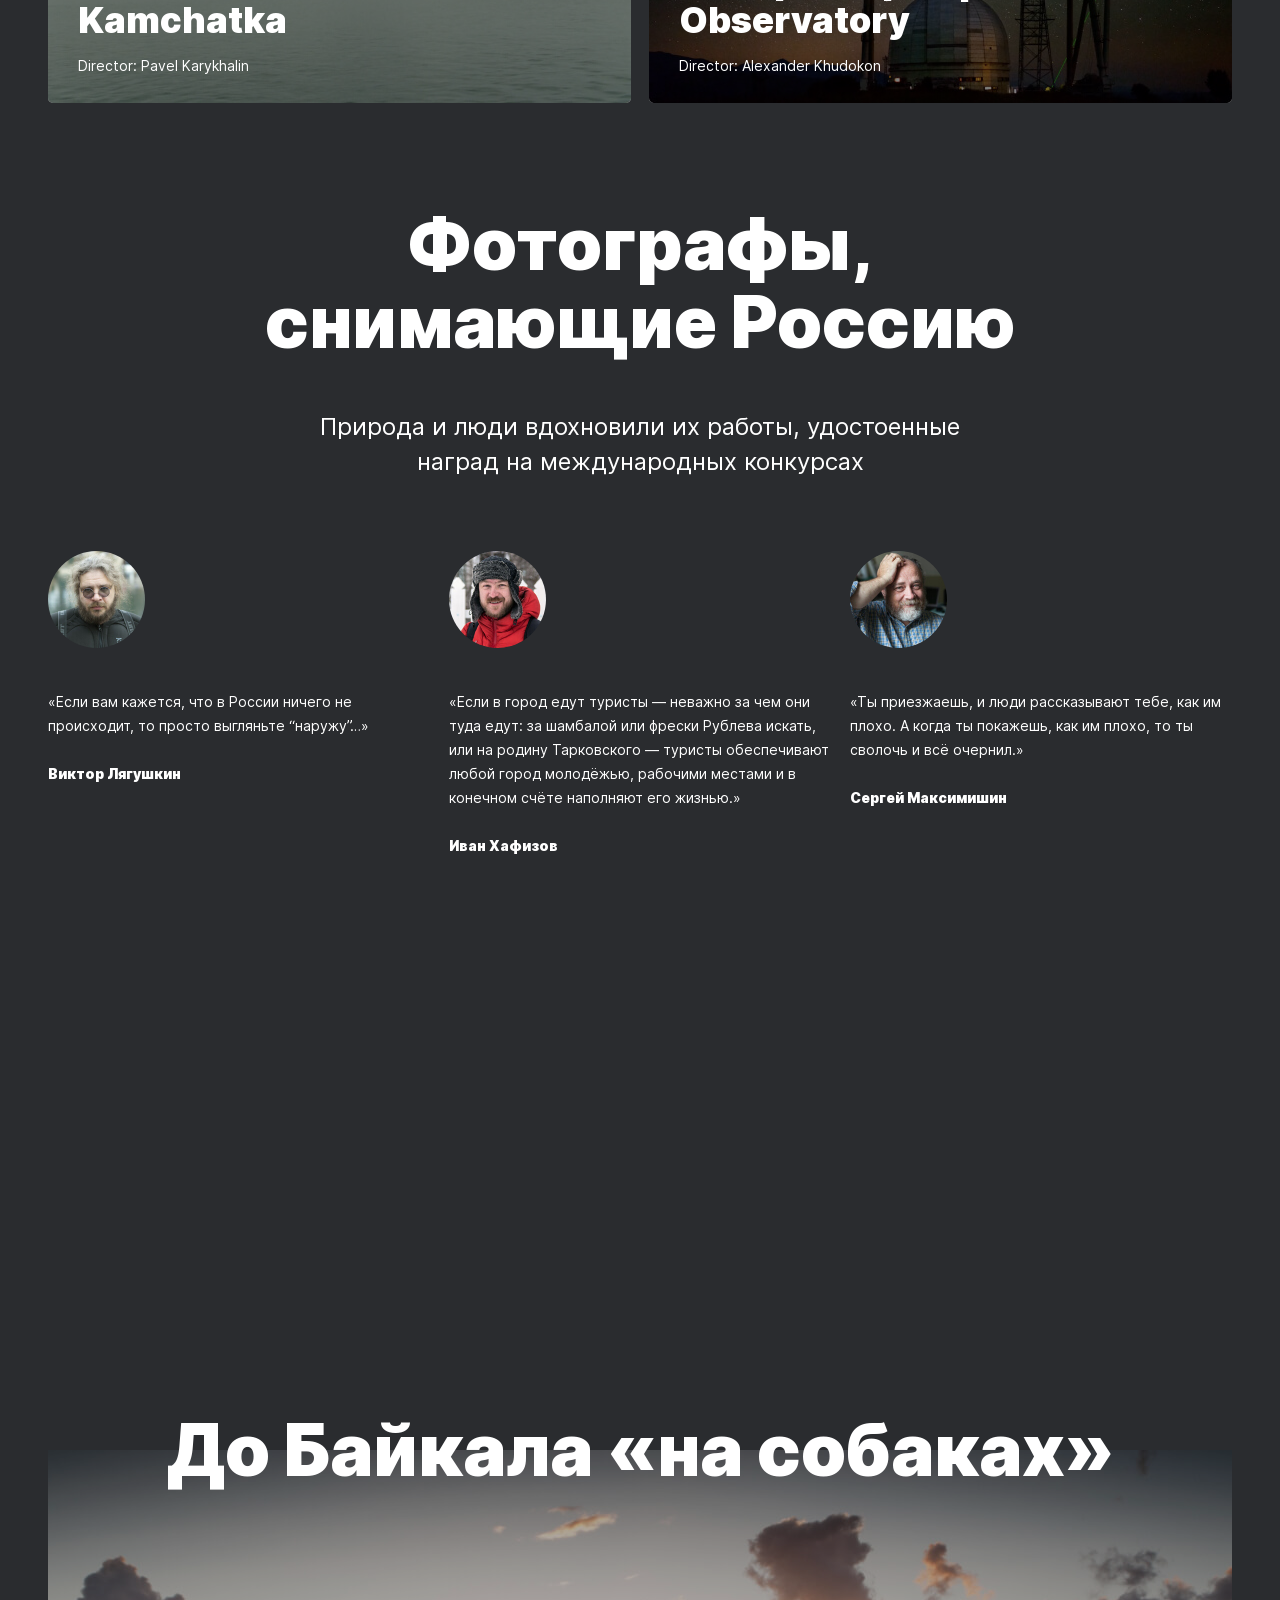
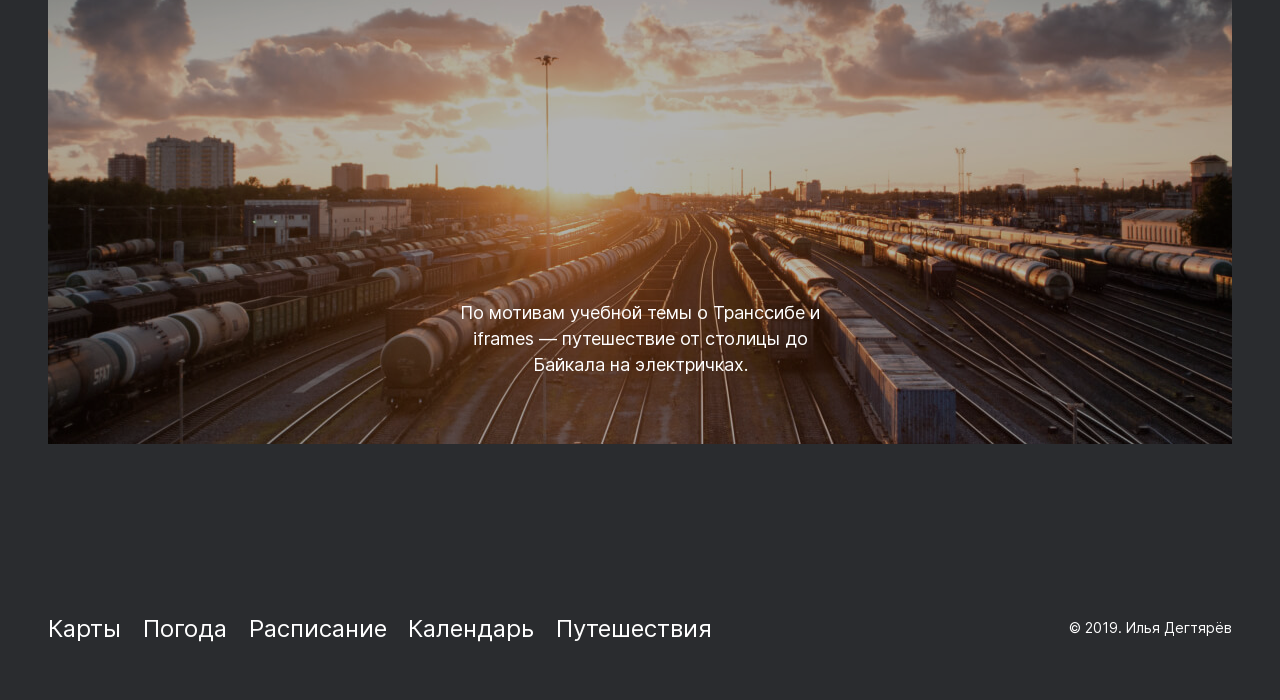
==== commit 5c50956e: "foo" ====
--- a/index.html
+++ b/index.html
@@ -46,31 +46,19 @@
                 <h2 class="intro__title">
                     Чего мы там не видели?
                 </h2>
-                <p class="intro__subtitle">
-                    Зачем путешествовать по своему дому
+                <p class="intro__content-row-text">
+                    По опросам ВЦИОМ, 95% россиян мечтают куда-нибудь поехать,
+                    но только 36% планируют провести отпуск в родной стране.
+                    Мол, чего мы тут, дома, не видели? На самом деле, Россия —
+                    это целая вселенная с ласковым морем юга, густыми лесами
+                    Саян и суровыми льдами плато Путорана. А ещё увидеть все эти
+                    красоты можно без миллионов на счету, загранпаспорта и
+                    многочасовых перелетов. Как, например, Вера Башмакова —
+                    смелая молодая мама, которая взяла в охапку троих детей,
+                    усадила их в свою «Ладу» и проехала 20 тысяч километров по
+                    родной стране. Мы выбрали и описали некоторые интересные
+                    места, достойные вашего отпуска.
                 </p>
-                <div class="intro__content-row">
-                    <p class="intro__content-row-text">
-                        По опросам ВЦИОМ, 95% россиян мечтают куда-нибудь
-                        поехать, но только 36% планируют провести отпуск в
-                        родной стране. Мол, чего мы тут, дома, не видели? На
-                        самом деле, Россия — это целая вселенная с ласковым
-                        морем юга, густыми лесами Саян и суровыми льдами плато
-                        Путорана. А ещё увидеть все эти красоты можно без
-                        миллионов на счету, загранпаспорта и многочасовых
-                        перелетов. Как, например, Вера Башмакова — смелая
-                        молодая мама, которая взяла в охапку троих детей,
-                        усадила их в свою «Ладу» и проехала 20 тысяч километров
-                        по родной стране. Мы выбрали и описали некоторые
-                        интересные места, достойные вашего отпуска.
-                    </p>
-                    <div class="intro__content-row-text">
-                        <p class="intro__author">
-                            <b>Автор текста:</b> Иван Иванов
-                        </p>
-                        <p class="intro__date"><b>Дата:</b> 01.01.1905</p>
-                    </div>
-                </div>
                 <ul class="intro__text">
                     <li><b>Часовых поясов</b> 11</li>
                     <li><b>Объектов природного наследия ЮНЕСКО</b> 12</li>
@@ -442,4 +430,4 @@
             </footer>
         </div>
     </body>
-</html>+</html>
--- a/pages/index.css
+++ b/pages/index.css
@@ -25,9 +25,15 @@
 
 .page {
     max-width: 1184px;
-    margin: 0 auto;
+    margin: auto;
     font-family: "Inter", Arial, sans-serif;
     color: #ffffff;
     font-family: "Inter", Arial, sans-serif;
     background-color: #2a2c2f;
 }
+
+@media (min-width: 1024px) and (max-width: 1279px) {
+    .page {
+        max-width: 928px;
+    }
+}
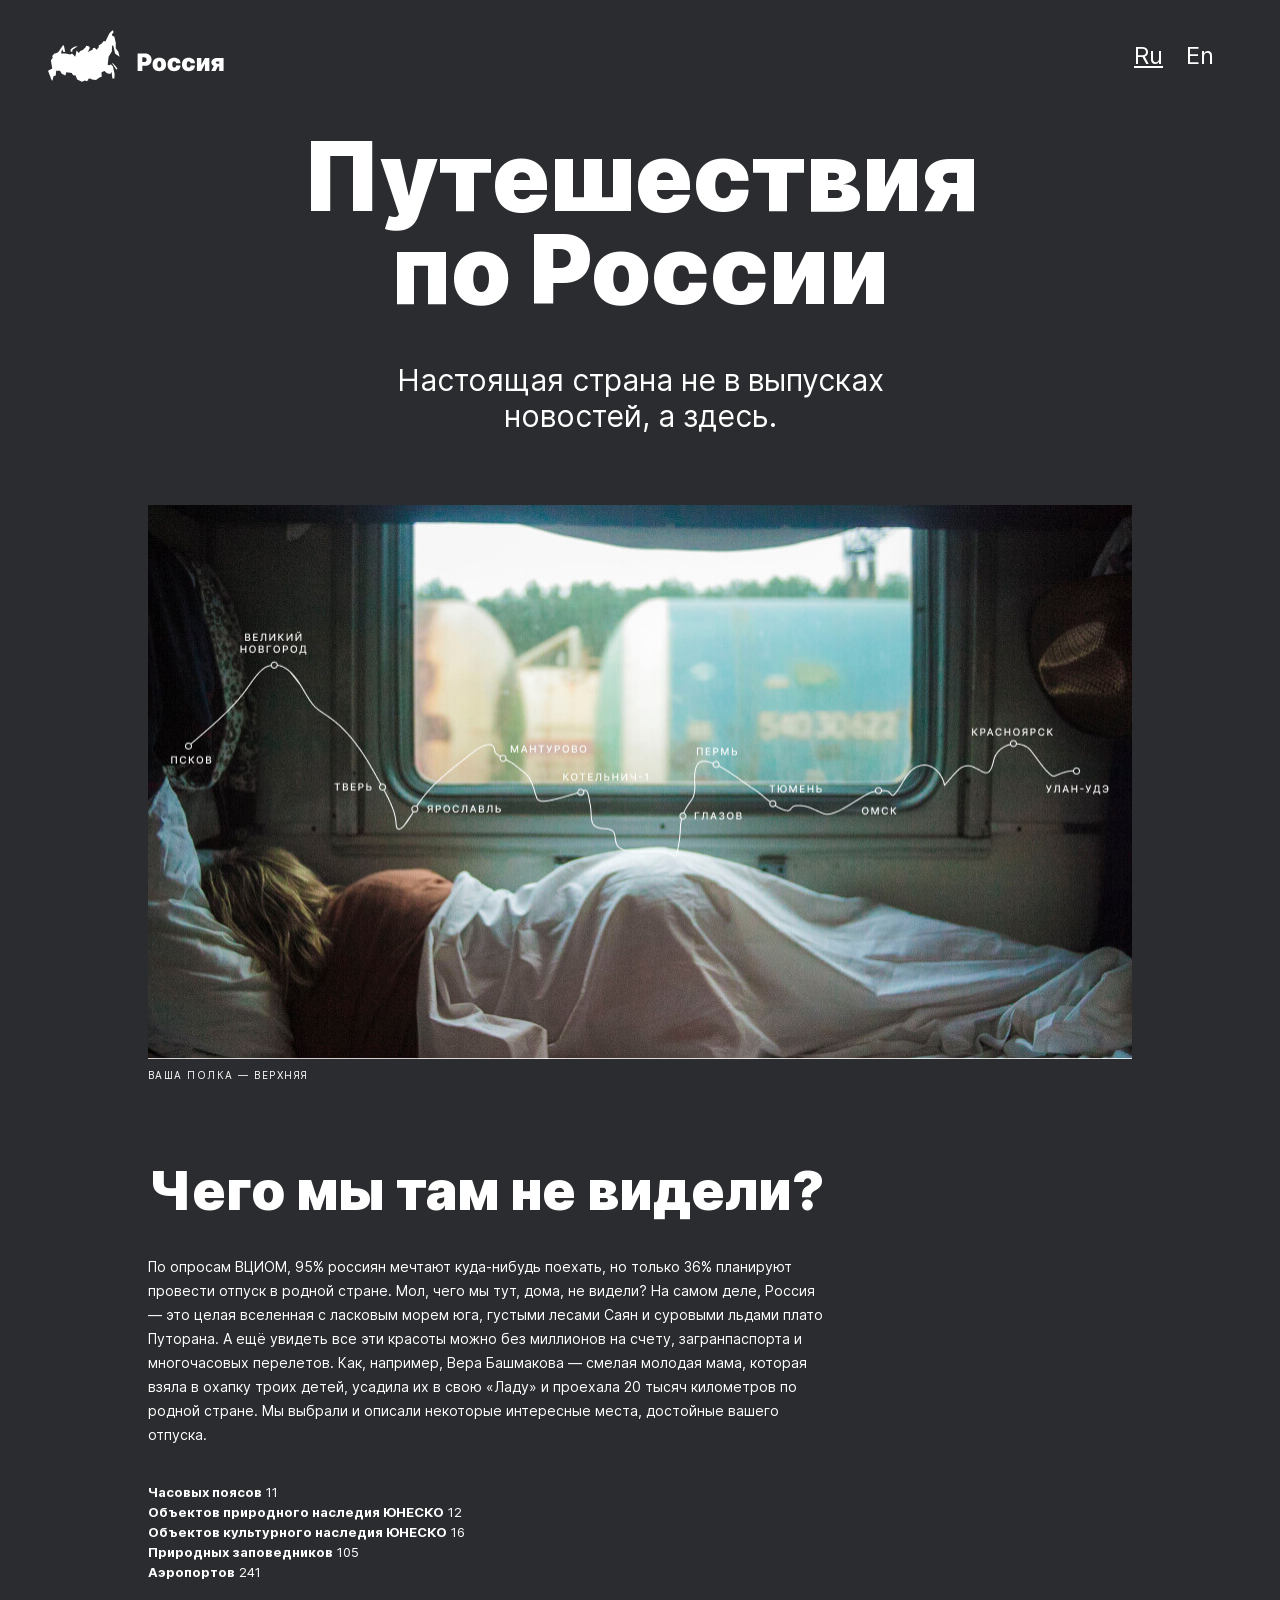
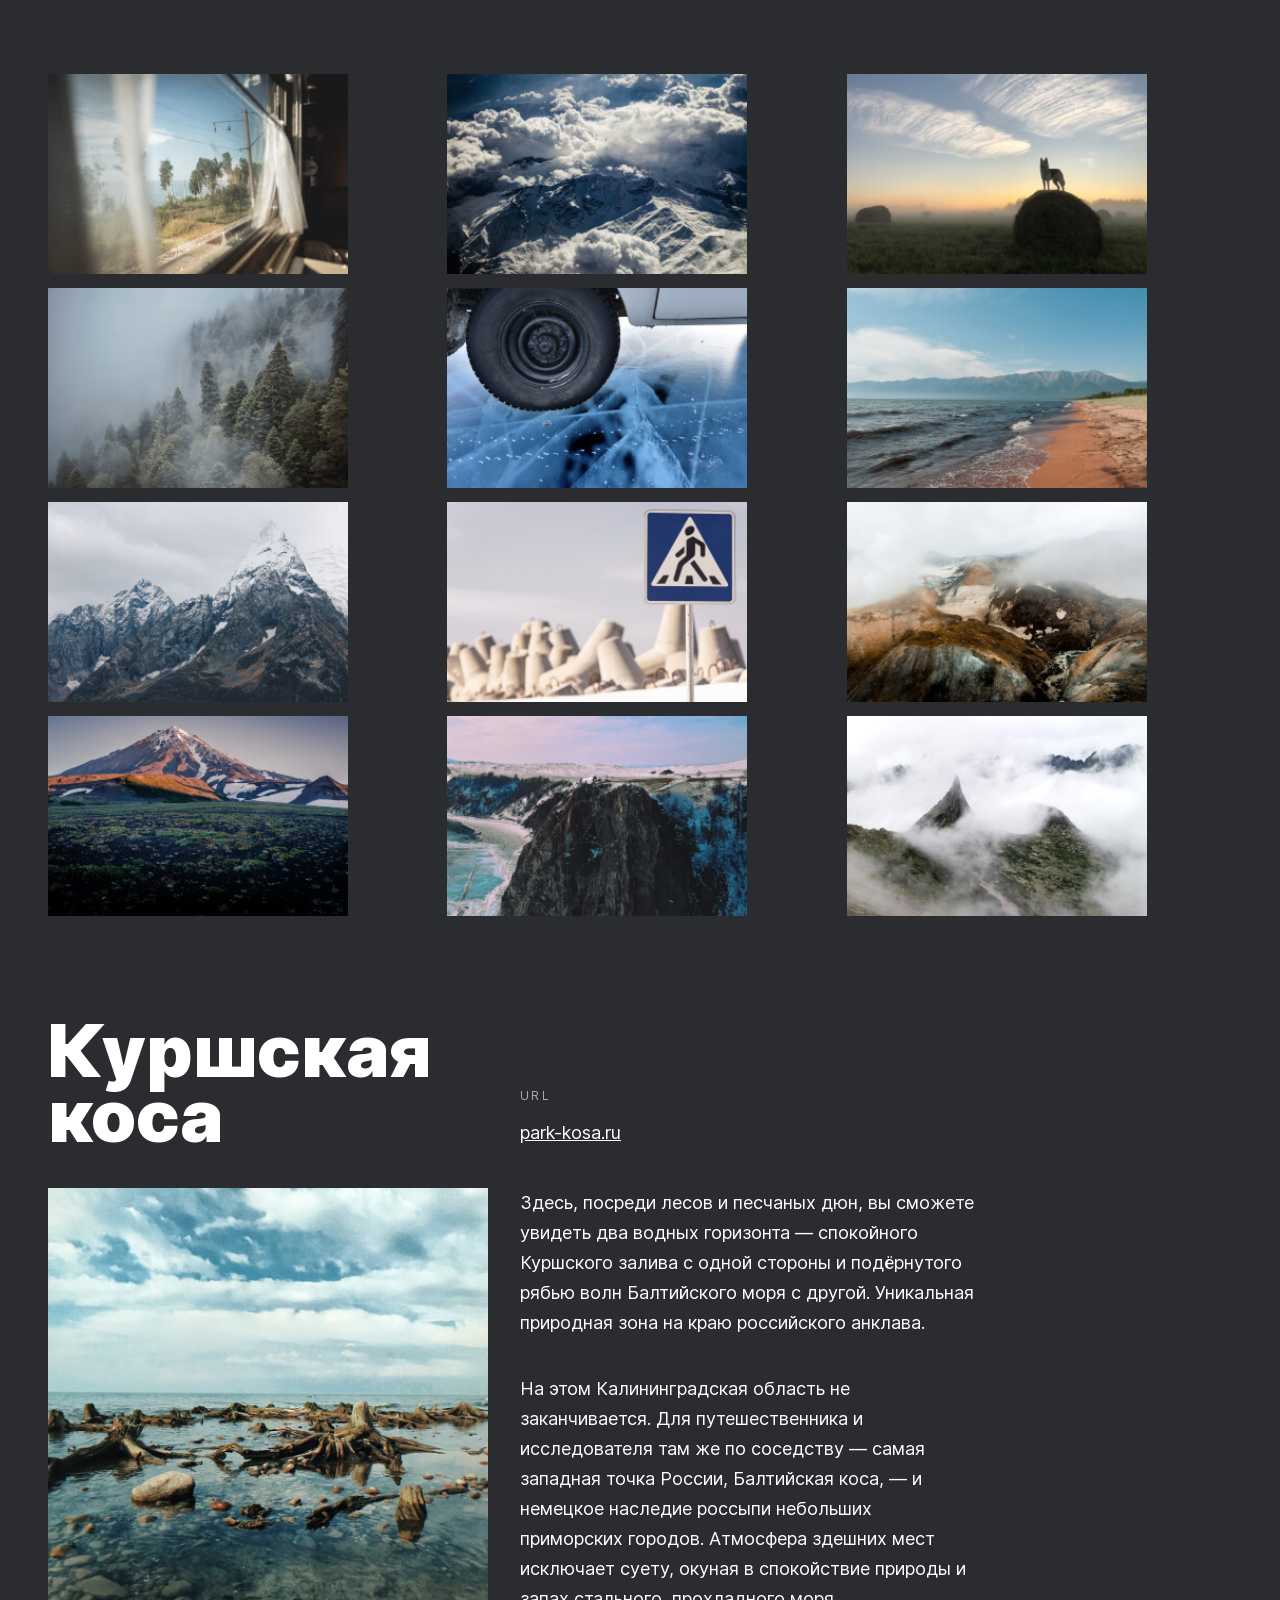
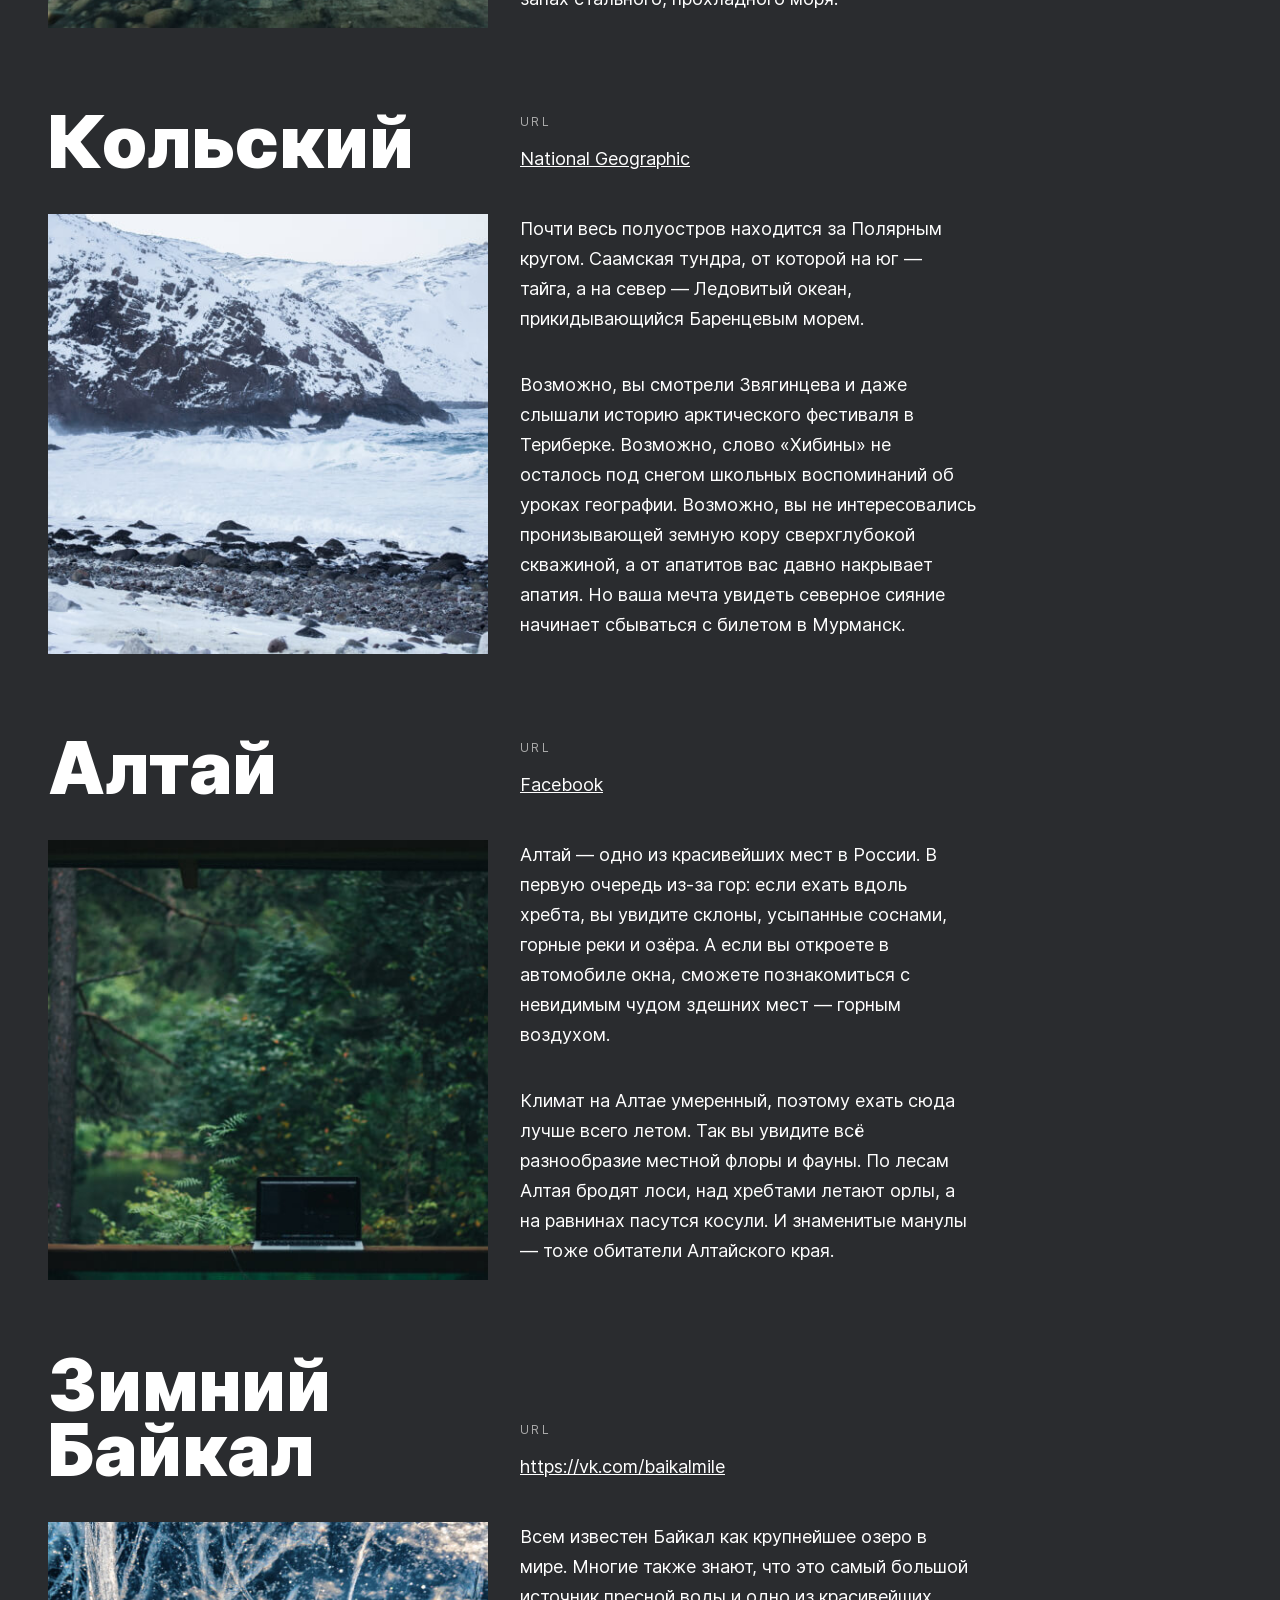
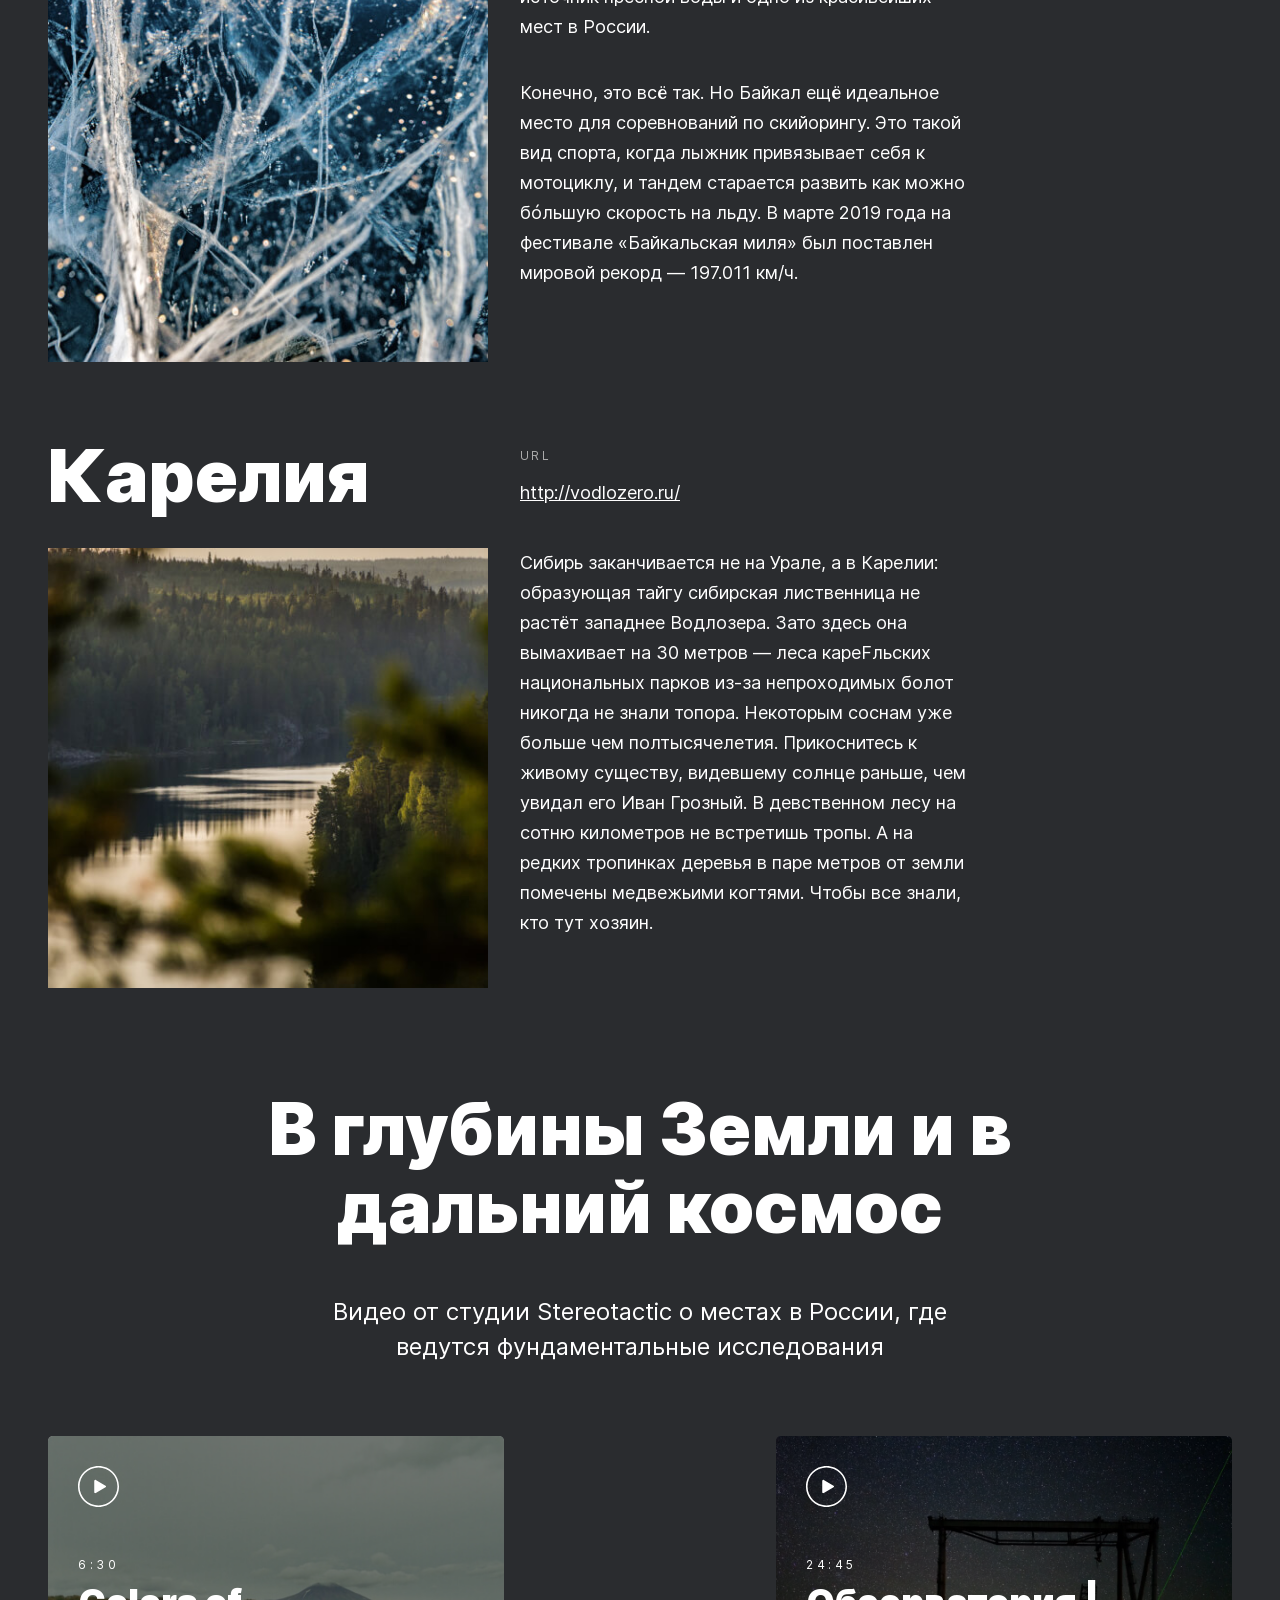
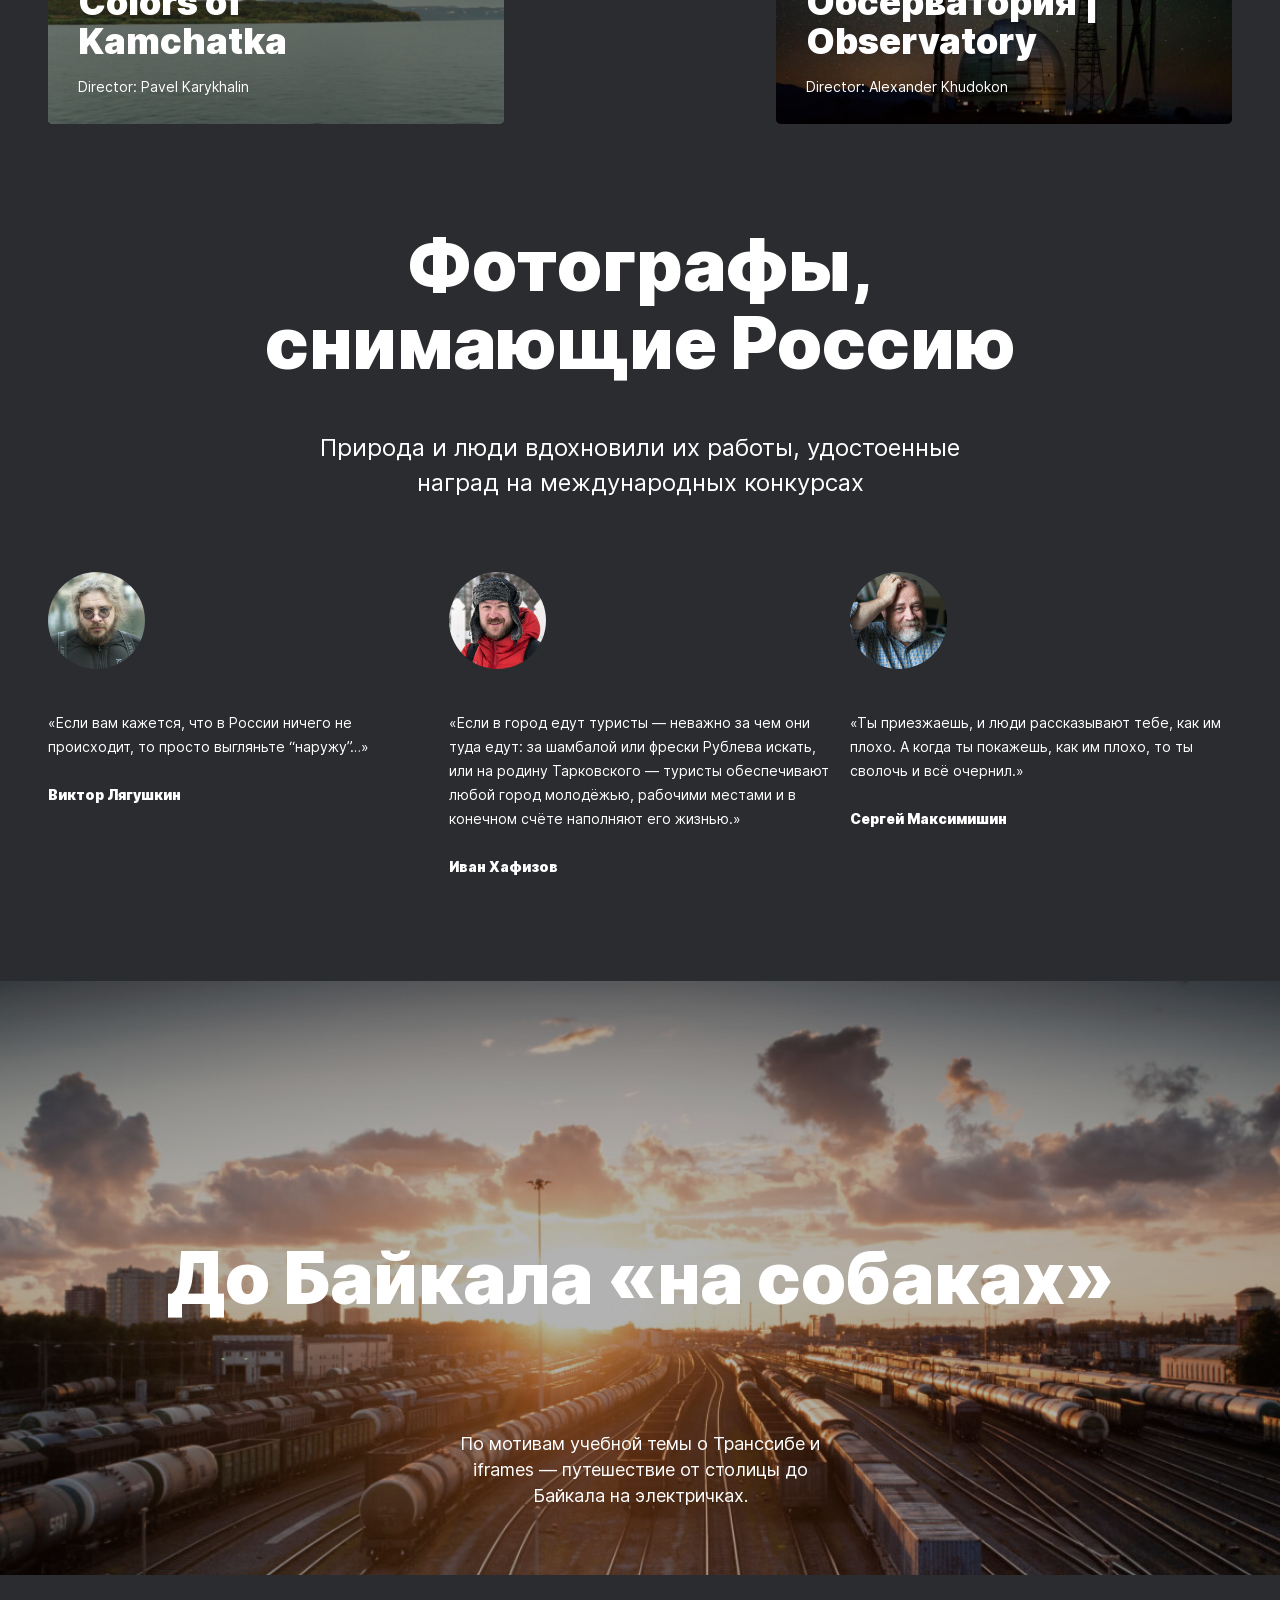
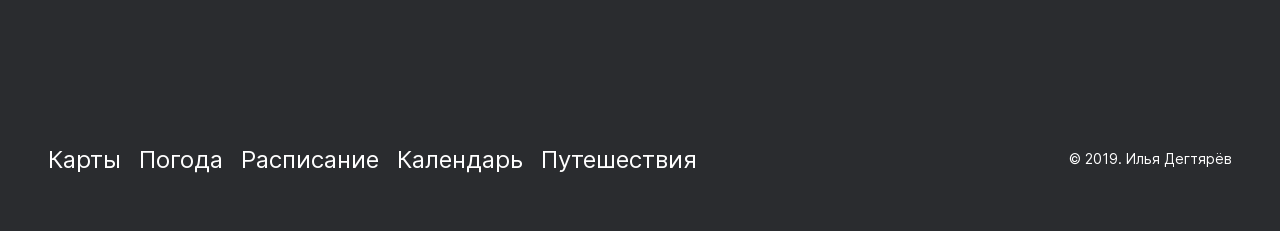
==== commit baeb00a9: "768 done" ====
--- a/index.html
+++ b/index.html
@@ -401,7 +401,7 @@
                 class="cover"
                 href="https://stampsy.com/na-elektrichkakh-do-baikala"
             >
-                <h2 class="cover__title">До Байкала «на собаках»</h2>
+                <h2 class="cover__title">До Байкала «на&nbsp;собаках»</h2>
                 <p class="cover__subtitle">
                     По мотивам учебной темы о Транссибе и iframes — путешествие
                     от столицы до Байкала на электричках.
--- a/pages/index.css
+++ b/pages/index.css
@@ -36,4 +36,10 @@
     .page {
         max-width: 928px;
     }
+}
+
+@media (min-width: 768px) and (max-width: 1023px) {
+    .page {
+        max-width: 720px;
+    }
 }
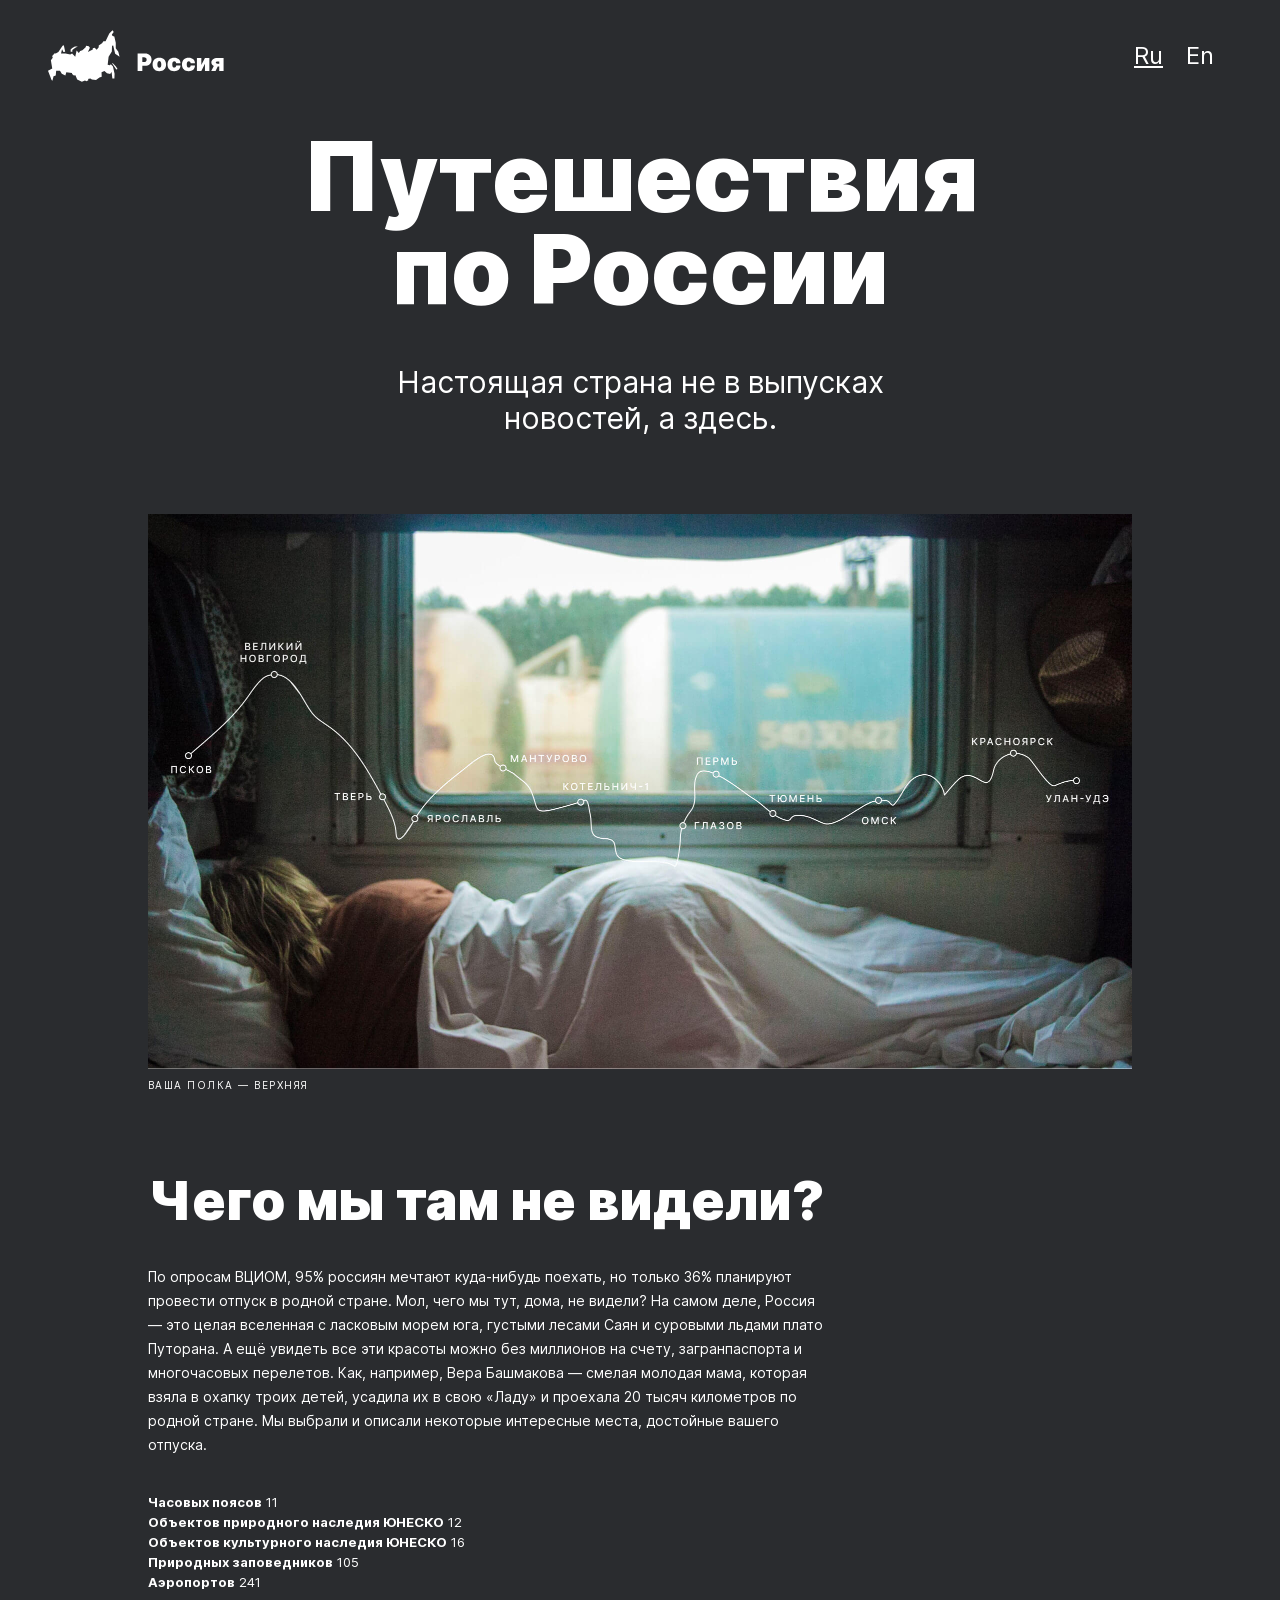
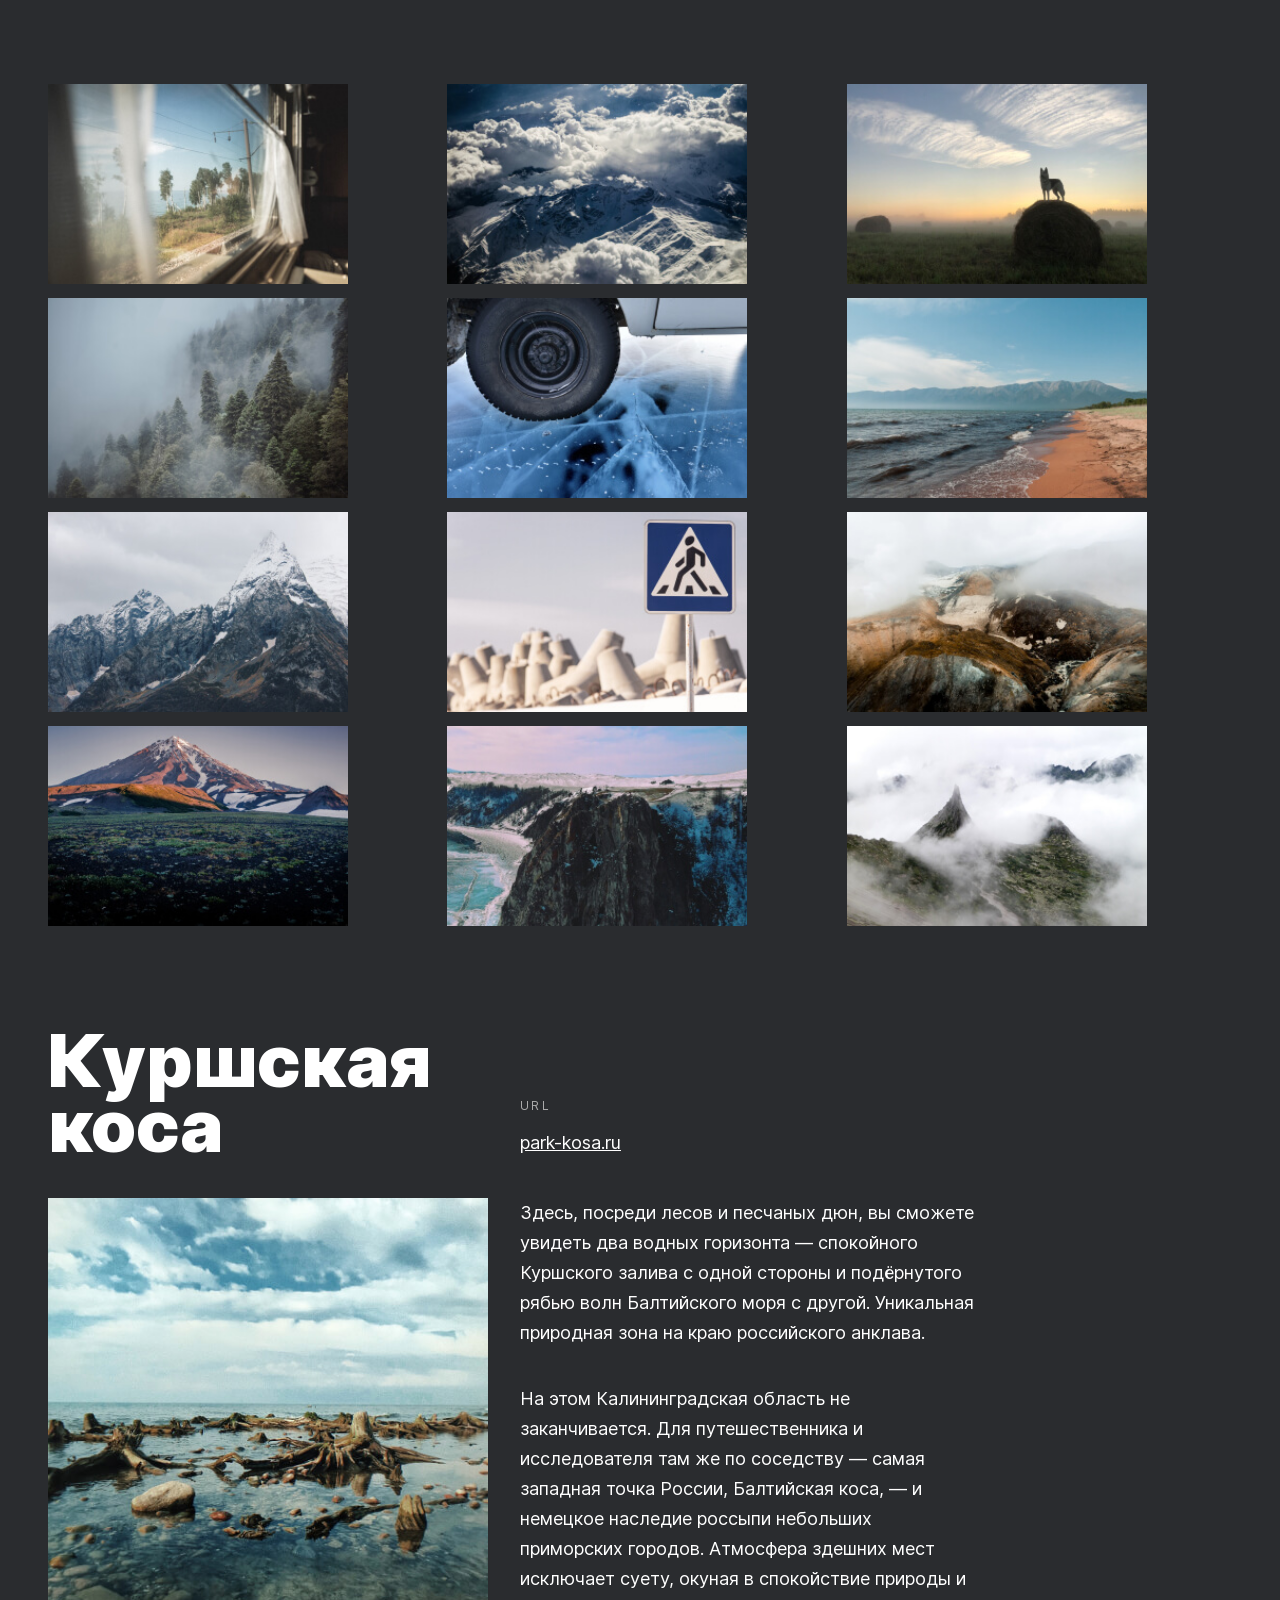
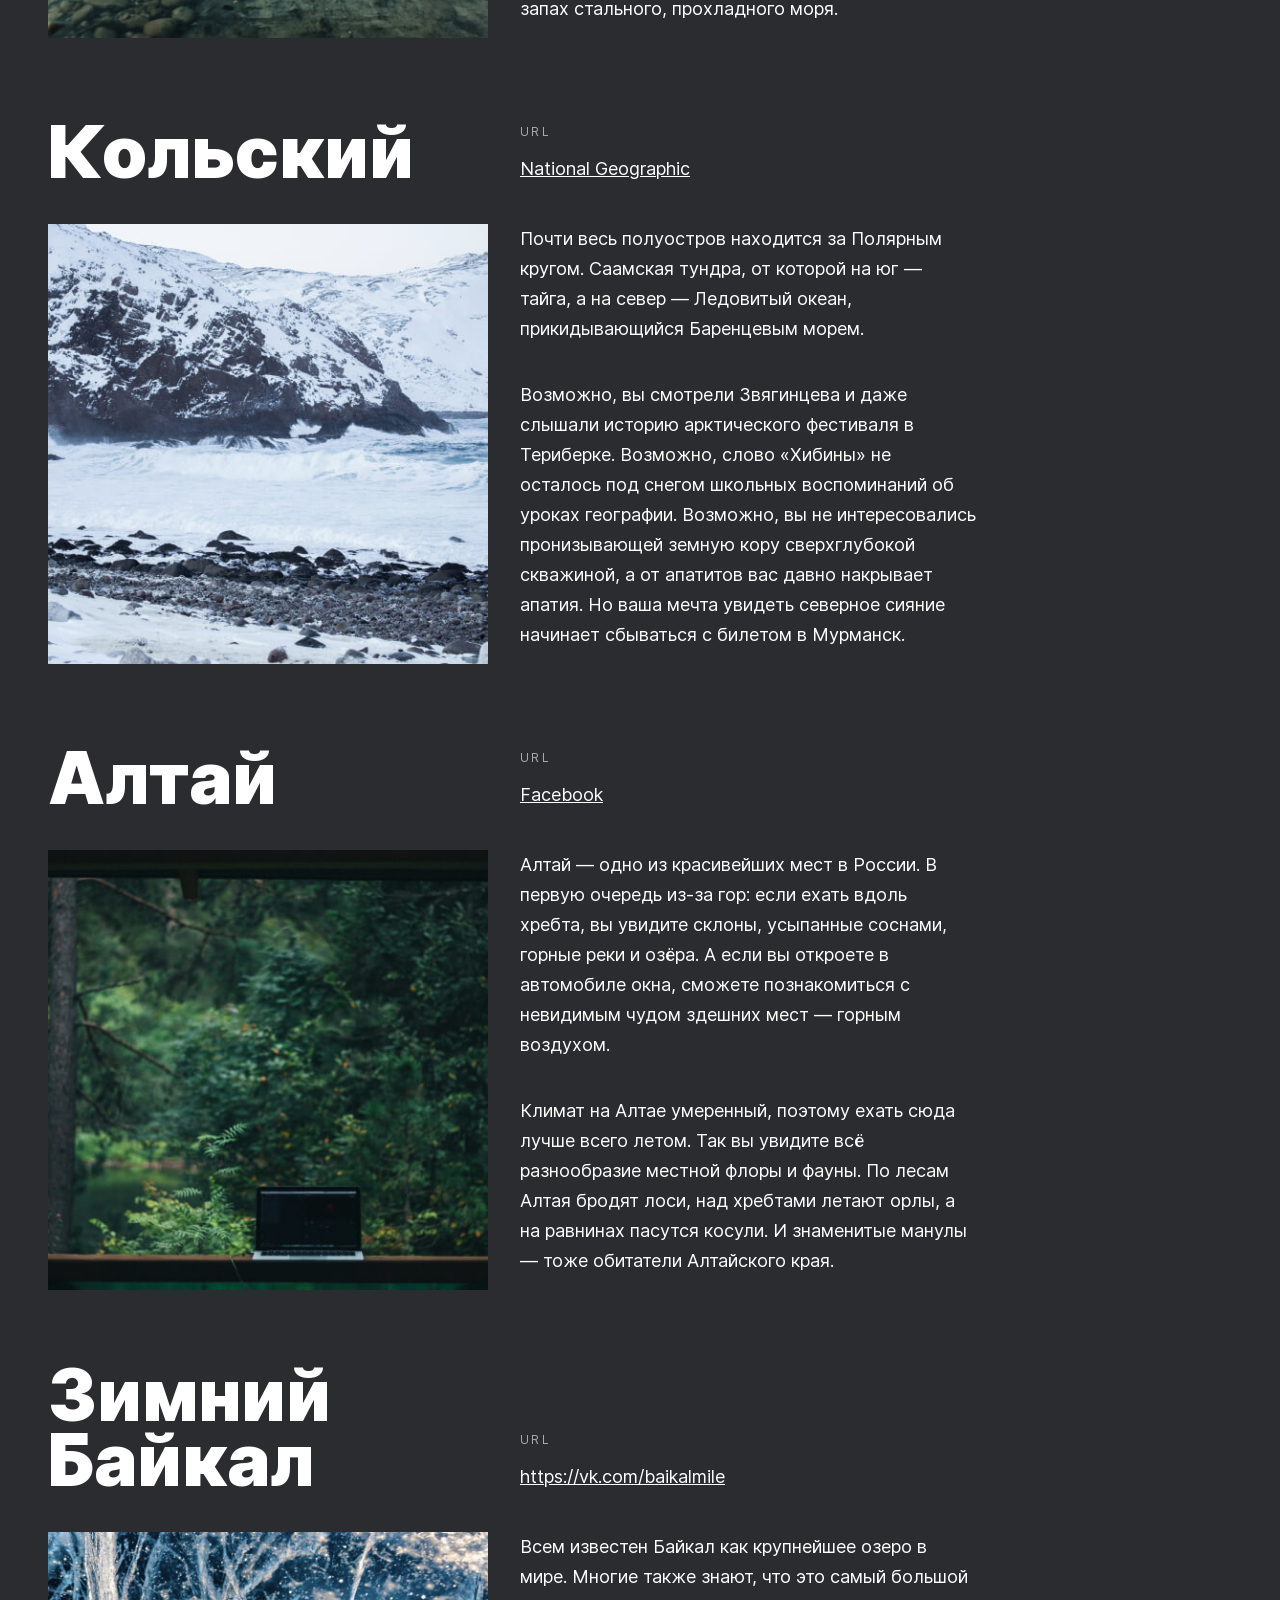
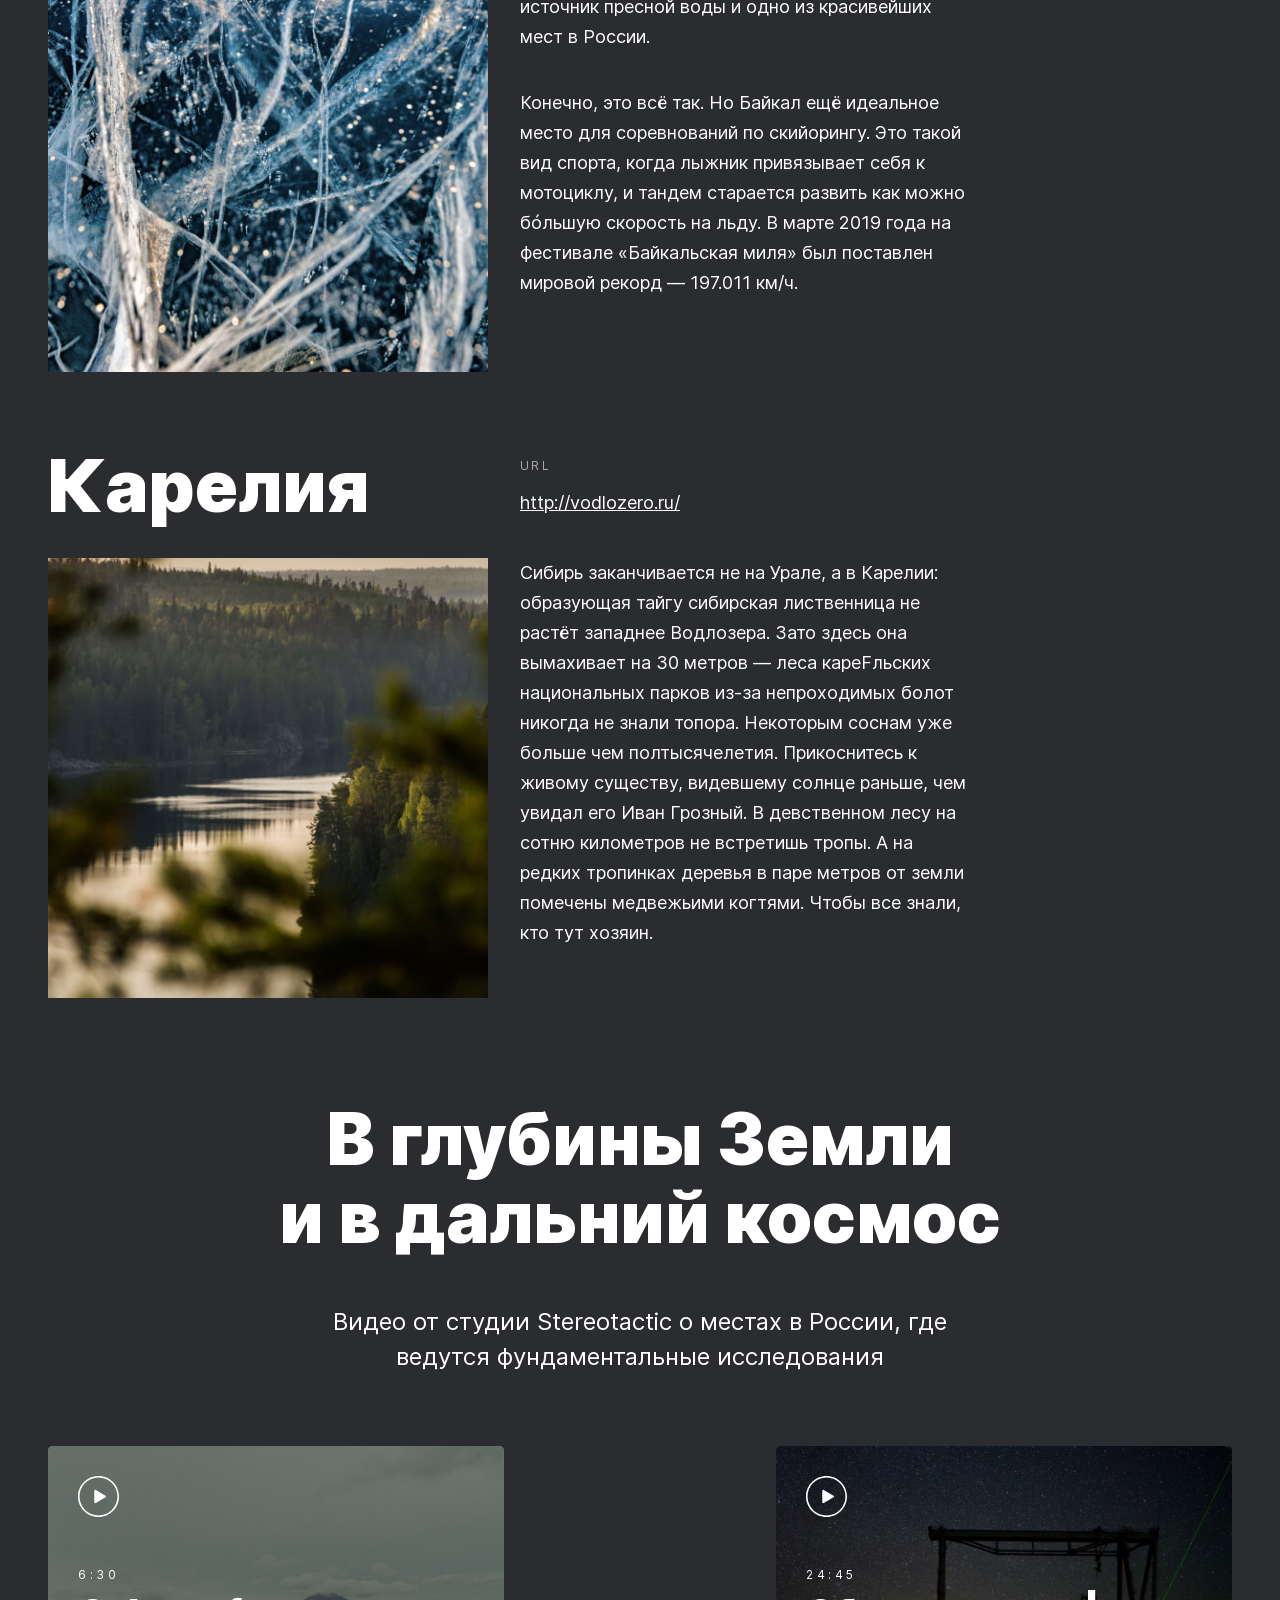
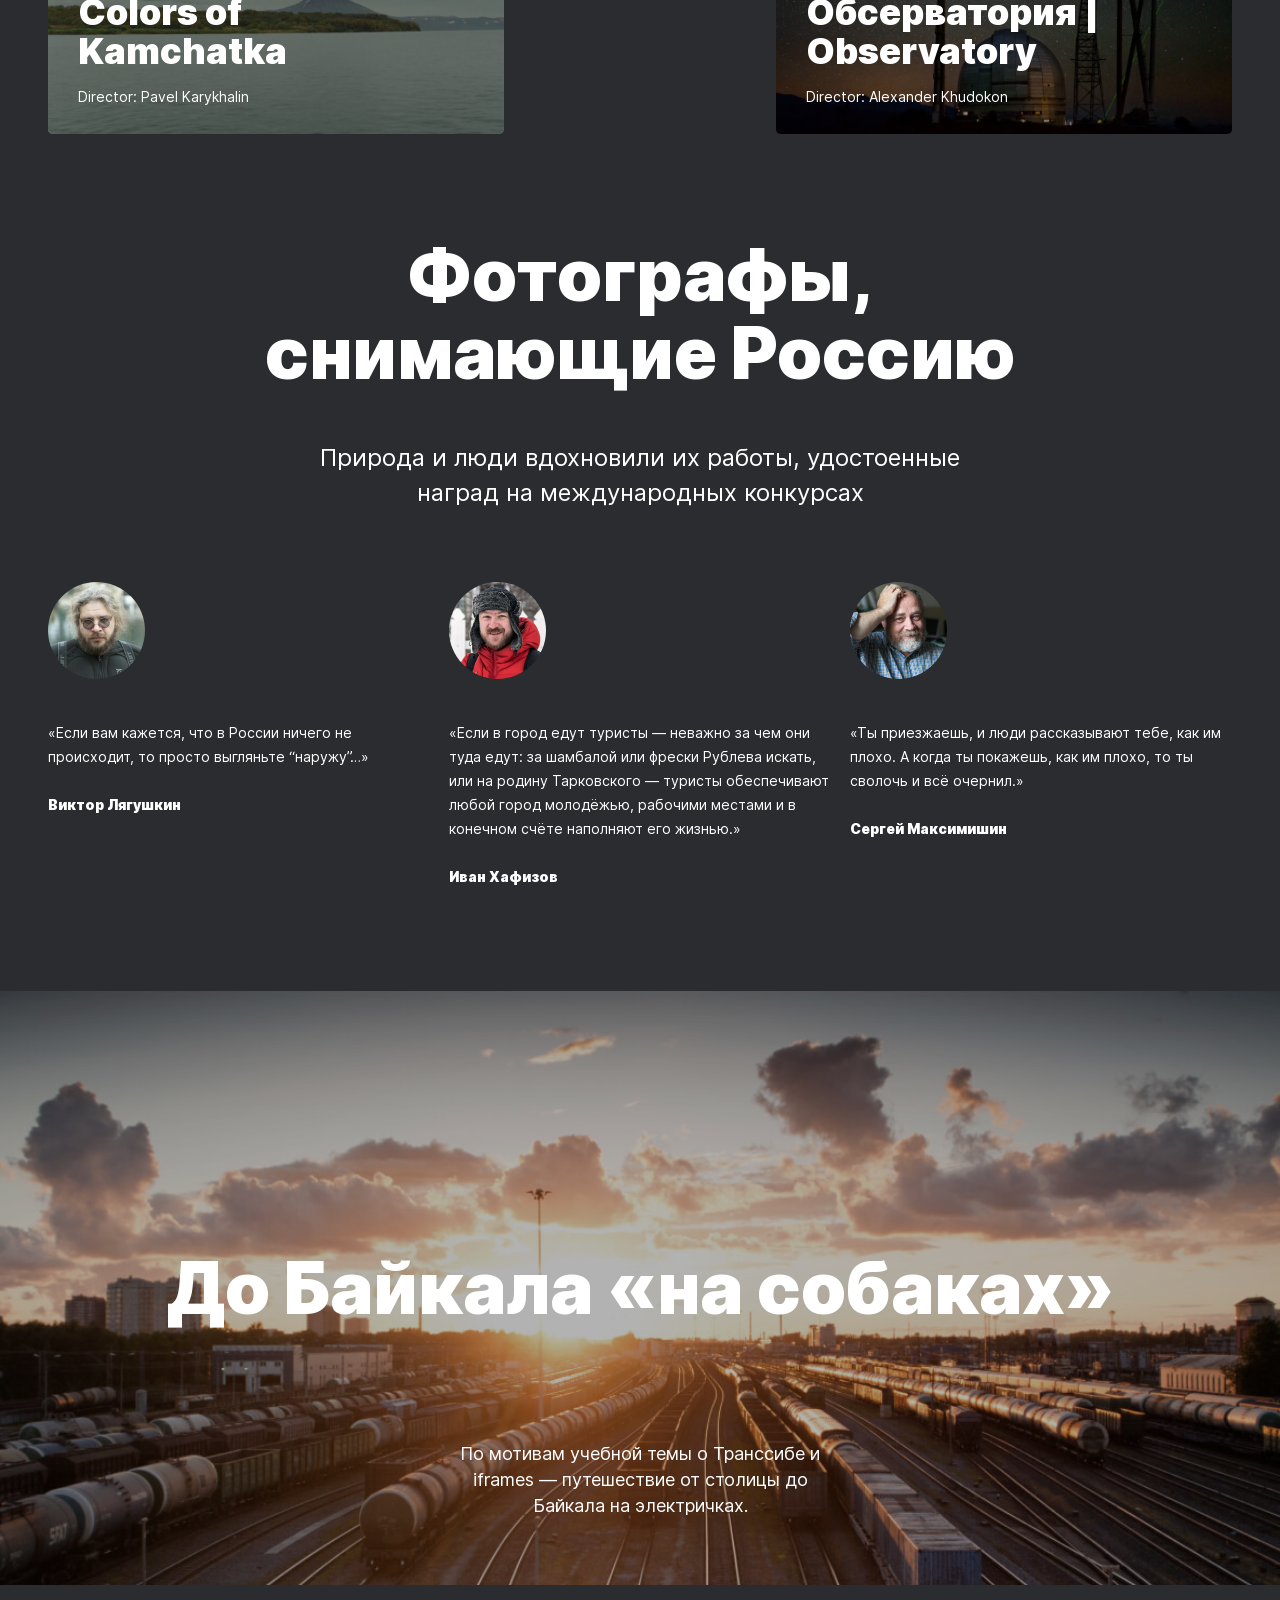
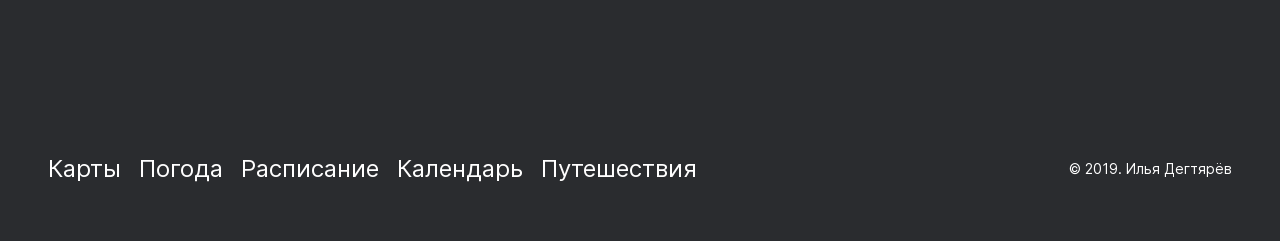
==== commit 20440afe: "375 done" ====
--- a/index.html
+++ b/index.html
@@ -5,8 +5,8 @@
         <meta http-equiv="X-UA-Compatible" content="IE=edge" />
         <title>Путешествия по России</title>
         <meta name="viewport" content="width=device-width, initial-scale=1" />
-        <link rel="stylesheet" href="./vendor/normilize.css" />
-        <link rel="stylesheet" href="./pages/index.css" />
+        <link rel="stylesheet" type="text/css" href="./vendor/normilize.css" />
+        <link rel="stylesheet" type="text/css" href="./pages/index.css" />
     </head>
 
     <body>
@@ -44,7 +44,7 @@
 
             <section class="intro">
                 <h2 class="intro__title">
-                    Чего мы там не видели?
+                    Чего мы там не&nbsp;видели?
                 </h2>
                 <p class="intro__content-row-text">
                     По опросам ВЦИОМ, 95% россиян мечтают куда-нибудь поехать,
@@ -299,7 +299,7 @@
 
             <section class="video">
                 <h2 class="content-title">
-                    В глубины Земли и в дальний космос
+                    В глубины Земли и&nbsp;в&nbsp;дальний космос
                 </h2>
                 <p class="content-subtitle">
                     Видео от студии Stereotactic о местах в России, где ведутся
--- a/pages/index.css
+++ b/pages/index.css
@@ -10,12 +10,9 @@
 @import url("../blocks/content-title/content-title.css");
 @import url("../blocks/content-subtitle/content-subtitle.css");
 @import url("../blocks/video/video.css");
-@import url("../blocks/additional/additional.css");
 @import url("../blocks/comment/comment.css");
 @import url("../blocks/comments/comments.css");
 @import url("../blocks/cover/cover.css");
-@import url("../blocks/emblem/emblem.css");
-@import url("../blocks/barentsburg/barentsburg.css");
 @import url("../blocks/footer/footer.css");
 
 body {
@@ -42,4 +39,10 @@
     .page {
         max-width: 720px;
     }
-}+}
+
+@media (min-width: 375px) and (max-width: 767px) {
+    .page {
+        max-width: 343px;
+    }
+}
